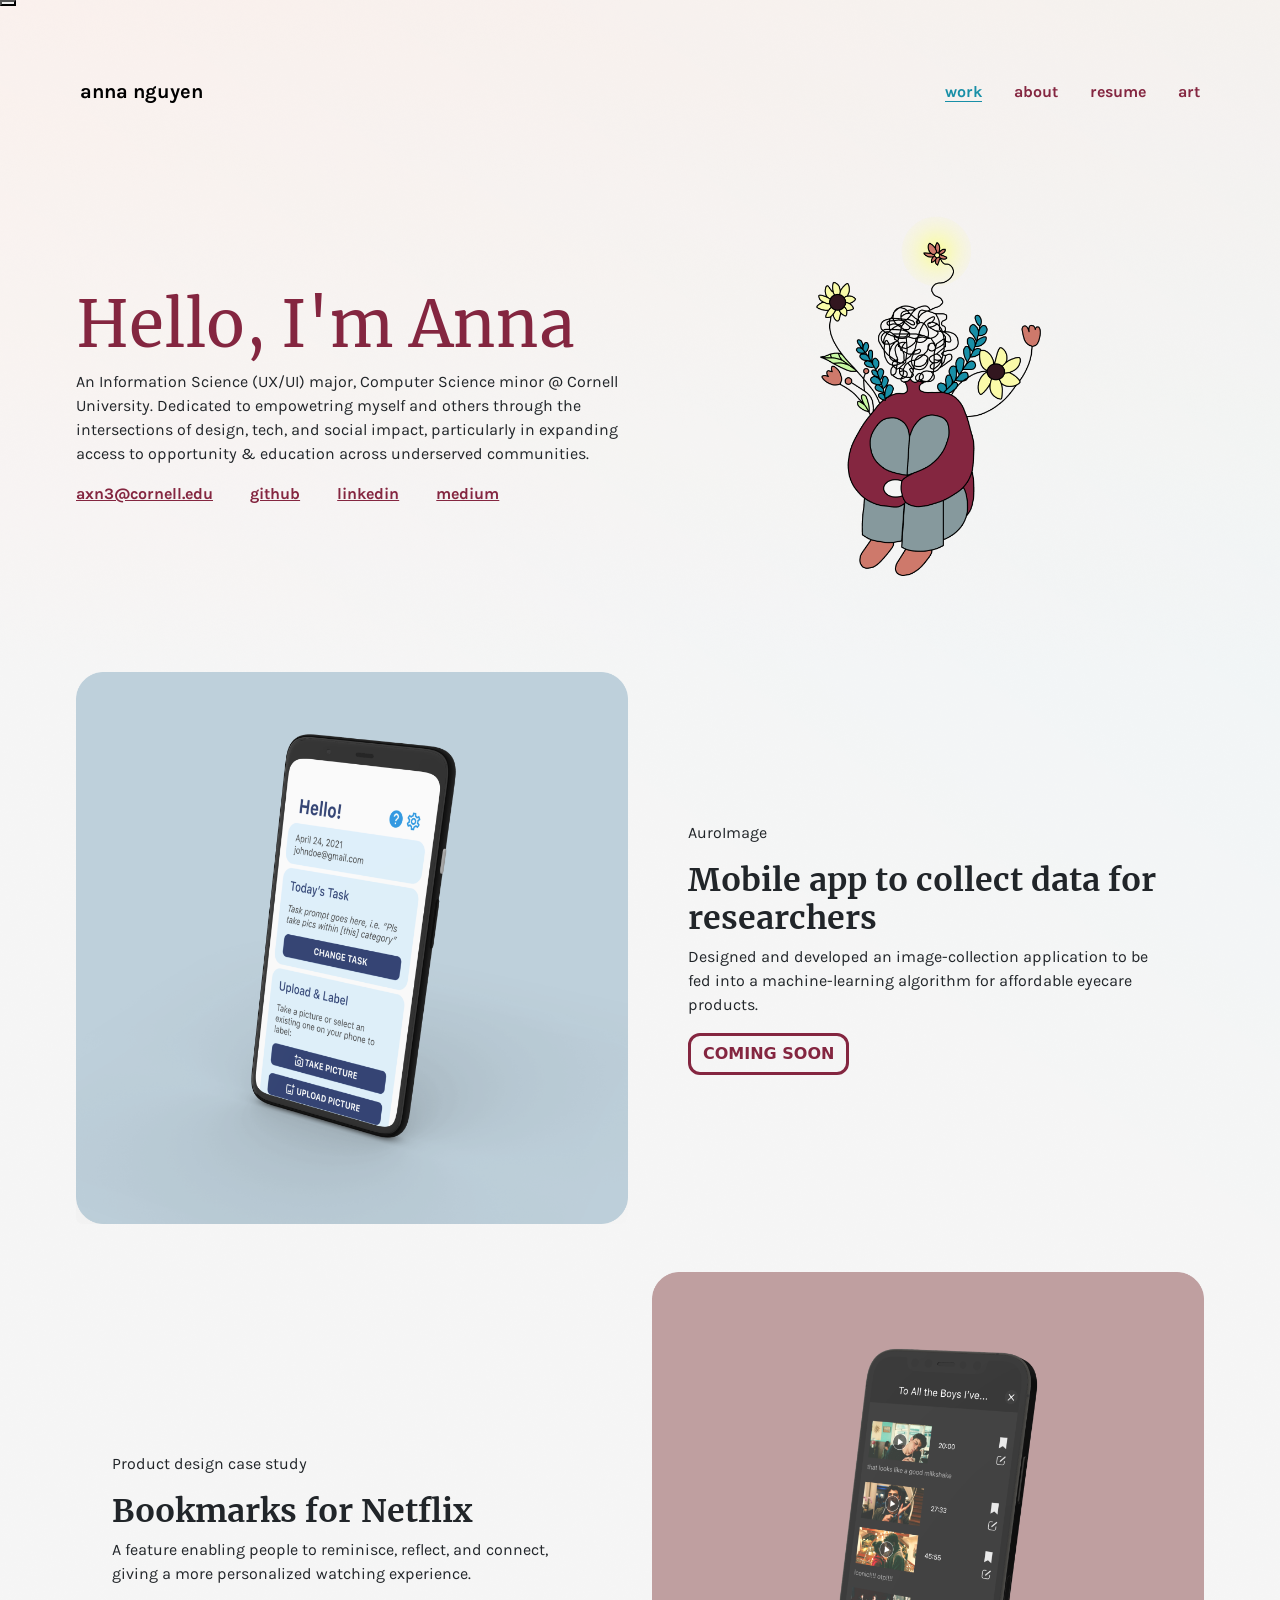
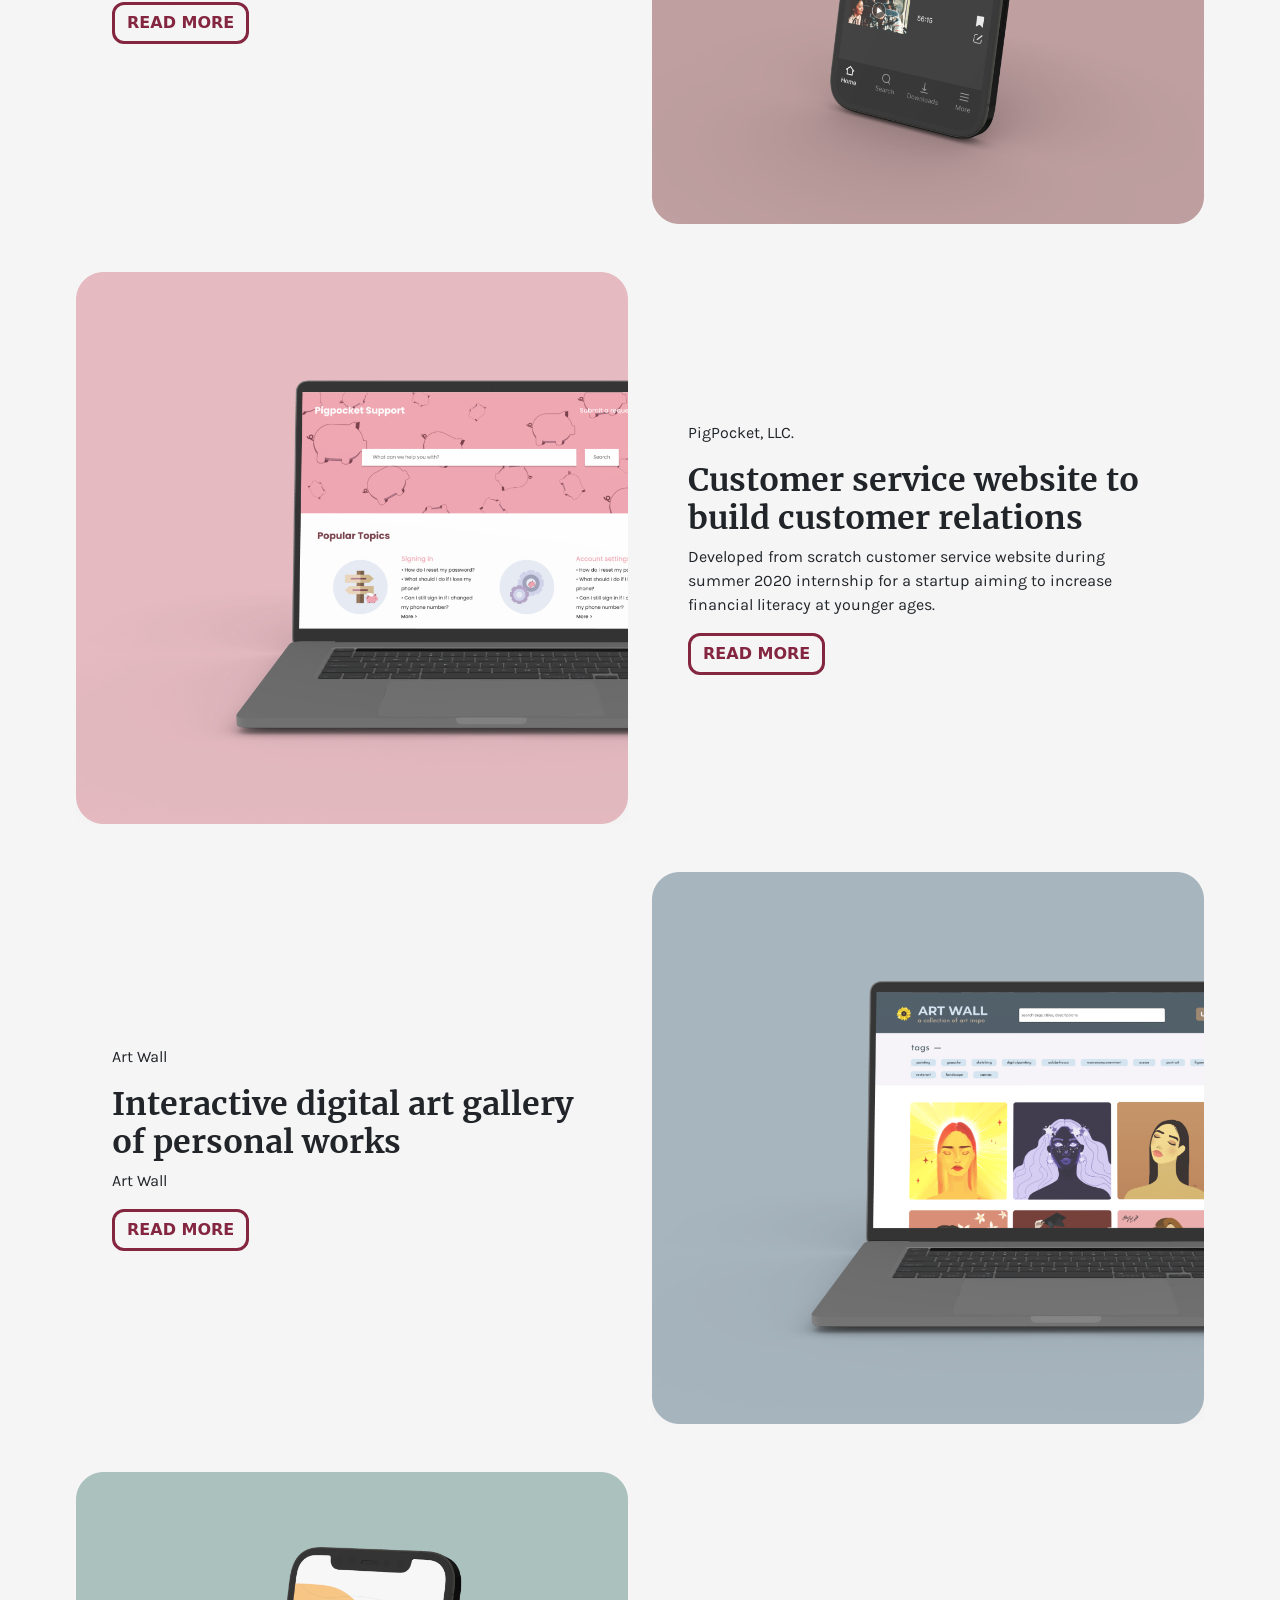
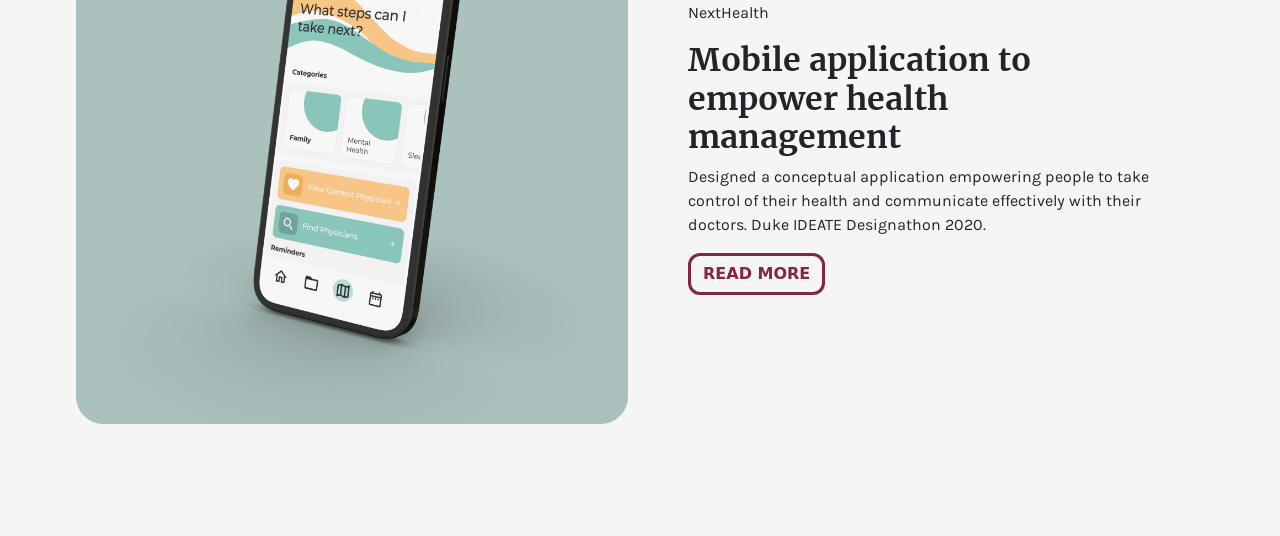
==== index.html @ 95e96aa4 "Added spacing" ====
<!DOCTYPE html>
<html lang="en">
  <head>
    <meta charset="UTF-8" />
    <meta name="viewport" content="width=device-width, initial-scale=1" />
    <title>Anna Nguyen</title>
    <link rel="icon" type="image/png" href="/images/logo.png" />
    <!-- Bootstrap v5.1 -->
    <link href="https://cdn.jsdelivr.net/npm/bootstrap@5.1.3/dist/css/bootstrap.min.css" rel="stylesheet" integrity="sha384-1BmE4kWBq78iYhFldvKuhfTAU6auU8tT94WrHftjDbrCEXSU1oBoqyl2QvZ6jIW3" crossorigin="anonymous">
    <link rel="stylesheet" type="text/css" href="./styles/style.css" media="all" />
  </head>

  <body>
    <div class="m-md-3 p-5">
      <nav class="navbar navbar-expand-md navbar-light">
        <a href="/" class="navbar-brand mx-3">anna nguyen</a>
        <button class="navbar-toggler" type="button" data-bs-toggle="collapse" data-bs-target="#navbarSupportedContent" aria-controls="navbarSupportedContent" aria-expanded="false" aria-label="Toggle navigation">
          <span class="navbar-toggler-icon"></span>
        </button>
        <div class="collapse navbar-collapse justify-content-end" id="navbarSupportedContent">
          <ul class="navbar-nav">
            <li class="nav-item">
              <a href="/" id="current" class="mx-3">work</a>
            </li>
            <li class="nav-item">
              <a href="about" class="mx-3">about</a>
            </li>
            <li class="nav-item">
              <a href="" target="_blank" class="mx-3">
                resume</a>
            </li>
            <li class="nav-item">
              <a href="../art" class="mx-3">art</a>
            </li>
          </ul>
        </div>
      </nav>

      <header>
        <div class="container-fluid">
          <div class="row">
            <div class="col-md-6 my-auto">
              <h1 class="display-3">Hello, I'm Anna</h1>
              <p>An Information Science (UX/UI) major, 
                Computer Science minor @ Cornell University. 
                Dedicated to empowetring myself and others 
                through the intersections of design, tech, and 
                social impact, particularly in expanding access 
                to opportunity & education across underserved 
                communities.</p>
              <div class="socials">
                <a href="mailto:axn3@cornell.edu" id="email" class="me-3">axn3@cornell.edu</a>
                <a href="https://github.com/axnguyen9" class="mx-3">github</a>
                <a href="https://www.linkedin.com/in/axnguyen/" class="mx-3">linkedin</a>
                <a href="https://www.instagram.com/missbanannamilk/" class="mx-3">medium</a>
              </div>
            </div>
            <div class="col-md-6 img-container">
              <button type="button" id="animation-button"></button>
              <img src="./images/illustration.png" id="home-illustration" class="mx-auto img-fluid" alt="" />
            </div> 
          </div>
        </div>
      </header>

      <main>
        <div class="container-fluid">
          <!-- Aurolab -->
          <div class="row mb-5">
            <div class="col-md-6">
              <img src="./images/aurolab.png" class="rounded mx-auto img-fluid" alt="" />
            </div>
            <div class="col-md-6 my-auto px-5">
              <p>AuroImage</p>
              <h2>Mobile app to collect data for researchers</h2>
              <p>Designed and developed an image-collection application to be fed into 
                a machine-learning algorithm for affordable eyecare products.
              </p>
              <button type="button" class="btn btn-outline-primary">COMING SOON</button>
            </div>
          </div>

          <!-- Netflix -->
          <div class="row my-5">
            <div class="col-md-6 order-first order-md-last">
              <img src="./images/netflix_case_study.png" class="rounded mx-auto img-fluid" alt="" />
            </div>
            <div class="col-md-6 my-auto px-5">
              <p>Product design case study</p>
              <h2>Bookmarks for Netflix</h2>
              <p>A feature enabling people to reminisce, reflect,
                and connect, giving a more personalized watching experience.</p>
              <button type="button" class="btn btn-outline-primary">READ MORE</button>
            </div>
          </div>

          <!-- Pigpocket -->
          <div class="row my-5">
            <div class="col-md-6">
              <img src="./images/pigpocket_internship.png" class="rounded mx-auto img-fluid" alt="" />
            </div>
            <div class="col-md-6 my-auto px-5">
              <p>PigPocket, LLC.</p>
              <h2>Customer service website to build customer relations</h2>
              <p>Developed from scratch customer service website during summer 2020 internship 
                for a startup aiming to increase financial literacy at younger ages.
              </p>
              <button type="button" class="btn btn-outline-primary">READ MORE</button>
            </div>
          </div>

          <!-- Art wall website -->
          <div class="row my-5">
            <div class="col-md-6 order-first order-md-last">
              <img src="./images/art_gallery.png" class="rounded mx-auto img-fluid" alt="" />
            </div>
            <div class="col-md-6 my-auto px-5">
              <p>Art Wall</p>
              <h2>Interactive digital art gallery of personal works</h2>
              <p>Art Wall</p>
              <button type="button" class="btn btn-outline-primary">READ MORE</button>
            </div>
          </div>

          <!-- NextHealth -->
          <div class="row my-5">
            <div class="col-md-6">
              <img src="./images/nexthealth_hackathon.png" class="rounded mx-auto img-fluid" alt="" />
            </div>
            <div class="col-md-6 my-auto px-5">
              <p>NextHealth</p>
              <h2>Mobile application to empower health management</h2>
              <p>Designed a conceptual application empowering people to take control 
                of their health and communicate effectively with their doctors. 
                Duke IDEATE Designathon 2020.
              </p>
              <button type="button" class="btn btn-outline-primary">READ MORE</button>
            </div>
          </div>
        </div>
      </main>
    </div>

    <!-- Bootstrap JS -->
    <script src="https://cdn.jsdelivr.net/npm/bootstrap@5.1.3/dist/js/bootstrap.bundle.min.js" integrity="sha384-ka7Sk0Gln4gmtz2MlQnikT1wXgYsOg+OMhuP+IlRH9sENBO0LRn5q+8nbTov4+1p" crossorigin="anonymous"></script>
  </body>
</html>
---- styles/style.css ----
/* karla-regular - latin */
@font-face {
  font-family: 'Karla';
  font-style: normal;
  font-weight: 400;
  src: url('fonts/karla-v13-latin-regular.eot'); /* IE9 Compat Modes */
  src: local('Karla'), local('Karla-Regular'),
       url('../fonts/karla-v13-latin-regular.eot?#iefix') format('embedded-opentype'), /* IE6-IE8 */
       url('../fonts/karla-v13-latin-regular.woff2') format('woff2'), /* Super Modern Browsers */
       url('../fonts/karla-v13-latin-regular.woff') format('woff'), /* Modern Browsers */
       url('../fonts/karla-v13-latin-regular.ttf') format('truetype'), /* Safari, Android, iOS */
       url('../fonts/karla-v13-latin-regular.svg#Karla') format('svg'); /* Legacy iOS */
}
/* karla-regular - latin */
@font-face {
  font-family: 'Karla';
  font-style: normal;
  font-weight: 400;
  src: url('../fonts/karla-v15-latin-regular.eot'); /* IE9 Compat Modes */
  src: local(''),
       url('../fonts/karla-v15-latin-regular.eot?#iefix') format('embedded-opentype'), /* IE6-IE8 */
       url('../fonts/karla-v15-latin-regular.woff2') format('woff2'), /* Super Modern Browsers */
       url('../fonts/karla-v15-latin-regular.woff') format('woff'), /* Modern Browsers */
       url('../fonts/karla-v15-latin-regular.ttf') format('truetype'), /* Safari, Android, iOS */
       url('../fonts/karla-v15-latin-regular.svg#Karla') format('svg'); /* Legacy iOS */
}
/* karla-600 - latin */
@font-face {
  font-family: 'Karla';
  font-style: normal;
  font-weight: 600;
  src: url('../fonts/karla-v15-latin-600.eot'); /* IE9 Compat Modes */
  src: local(''),
       url('../fonts/karla-v15-latin-600.eot?#iefix') format('embedded-opentype'), /* IE6-IE8 */
       url('../fonts/karla-v15-latin-600.woff2') format('woff2'), /* Super Modern Browsers */
       url('../fonts/karla-v15-latin-600.woff') format('woff'), /* Modern Browsers */
       url('../fonts/karla-v15-latin-600.ttf') format('truetype'), /* Safari, Android, iOS */
       url('../fonts/karla-v15-latin-600.svg#Karla') format('svg'); /* Legacy iOS */
}
/* karla-700 - latin */
@font-face {
  font-family: 'Karla';
  font-style: normal;
  font-weight: 700;
  src: url('../fonts/karla-v13-latin-700.eot'); /* IE9 Compat Modes */
  src: local('Karla Bold'), local('Karla-Bold'),
       url('../fonts/karla-v13-latin-700.eot?#iefix') format('embedded-opentype'), /* IE6-IE8 */
       url('../fonts/karla-v13-latin-700.woff2') format('woff2'), /* Super Modern Browsers */
       url('../fonts/karla-v13-latin-700.woff') format('woff'), /* Modern Browsers */
       url('../fonts/karla-v13-latin-700.ttf') format('truetype'), /* Safari, Android, iOS */
       url('../fonts/karla-v13-latin-700.svg#Karla') format('svg'); /* Legacy iOS */
}
/* merriweather-regular - latin */
@font-face {
  font-family: 'Merriweather';
  font-style: normal;
  font-weight: 400;
  src: url('../fonts/merriweather-v25-latin-regular.eot'); /* IE9 Compat Modes */
  src: local(''),
       url('../fonts/merriweather-v25-latin-regular.eot?#iefix') format('embedded-opentype'), /* IE6-IE8 */
       url('../fonts/merriweather-v25-latin-regular.woff2') format('woff2'), /* Super Modern Browsers */
       url('../fonts/merriweather-v25-latin-regular.woff') format('woff'), /* Modern Browsers */
       url('../fonts/merriweather-v25-latin-regular.ttf') format('truetype'), /* Safari, Android, iOS */
       url('../fonts/merriweather-v25-latin-regular.svg#Merriweather') format('svg'); /* Legacy iOS */
}
/* merriweather-700 - latin */
@font-face {
  font-family: 'Merriweather';
  font-style: normal;
  font-weight: 700;
  src: url('../fonts/merriweather-v25-latin-700.eot'); /* IE9 Compat Modes */
  src: local(''),
       url('../fonts/merriweather-v25-latin-700.eot?#iefix') format('embedded-opentype'), /* IE6-IE8 */
       url('../fonts/merriweather-v25-latin-700.woff2') format('woff2'), /* Super Modern Browsers */
       url('../fonts/merriweather-v25-latin-700.woff') format('woff'), /* Modern Browsers */
       url('../fonts/merriweather-v25-latin-700.ttf') format('truetype'), /* Safari, Android, iOS */
       url('../fonts/merriweather-v25-latin-700.svg#Merriweather') format('svg'); /* Legacy iOS */
}


@keyframes float {
  0% {
    transform: translateY(0px);
  }
  50% {
    transform: translateY(20px);
  }
  100% {
    transform: translateY(0px);
  }
}

@-moz-keyframes rotate {
  100% { -moz-transform: rotate(360deg);}
}

@-webkit-keyframes rotate {
  100% { -webkit-transform: rotate(360deg);}
}

@keyframes rotate {
  100% {
    -webkit-transform: rotate(360deg);
    transform: rotate(360deg);
  }
}

html {
  scroll-behavior: smooth;
}

body {
  background-color: #F5F5F5;
  background-image: url("../images/gradient_background.png");
  background-repeat: no-repeat;
}

.img-container {
  overflow: hidden;
}
#home-illustration {
  animation: 6s float ease-in-out infinite;
  /* animation: 90s rotate ease-in-out infinite; */
}

#animation-button {
  position: absolute;
  left: 0;
  top: 0;
}

.btn {
  border: 3px solid #842640 !important;
  border-radius: .75rem;
  font-weight: bold;
  transition: .5s;
}

.btn:hover {
  border: 3px solid #188FA7 !important;
  background-color: #188FA7;
  color: #F5F5F5 !important;
}

.btn-outline-primary {
  color: #842640 !important;
}

.display-3 {
  font-family: 'Merriweather';
  color: #842640;
}

h2 {
  font-family: 'Merriweather';
  font-weight: bold;
}

p {
  font-family: 'Karla';
}

a {
  font-family: 'Karla';
  font-weight: bold;
  text-decoration: none;
  color: #842640;
}

a:hover {
  color: #188FA7;
}

.socials a {
  text-decoration: underline;
}

#current {
  color: #188FA7;
  border-bottom: 1px solid #188FA7;
}
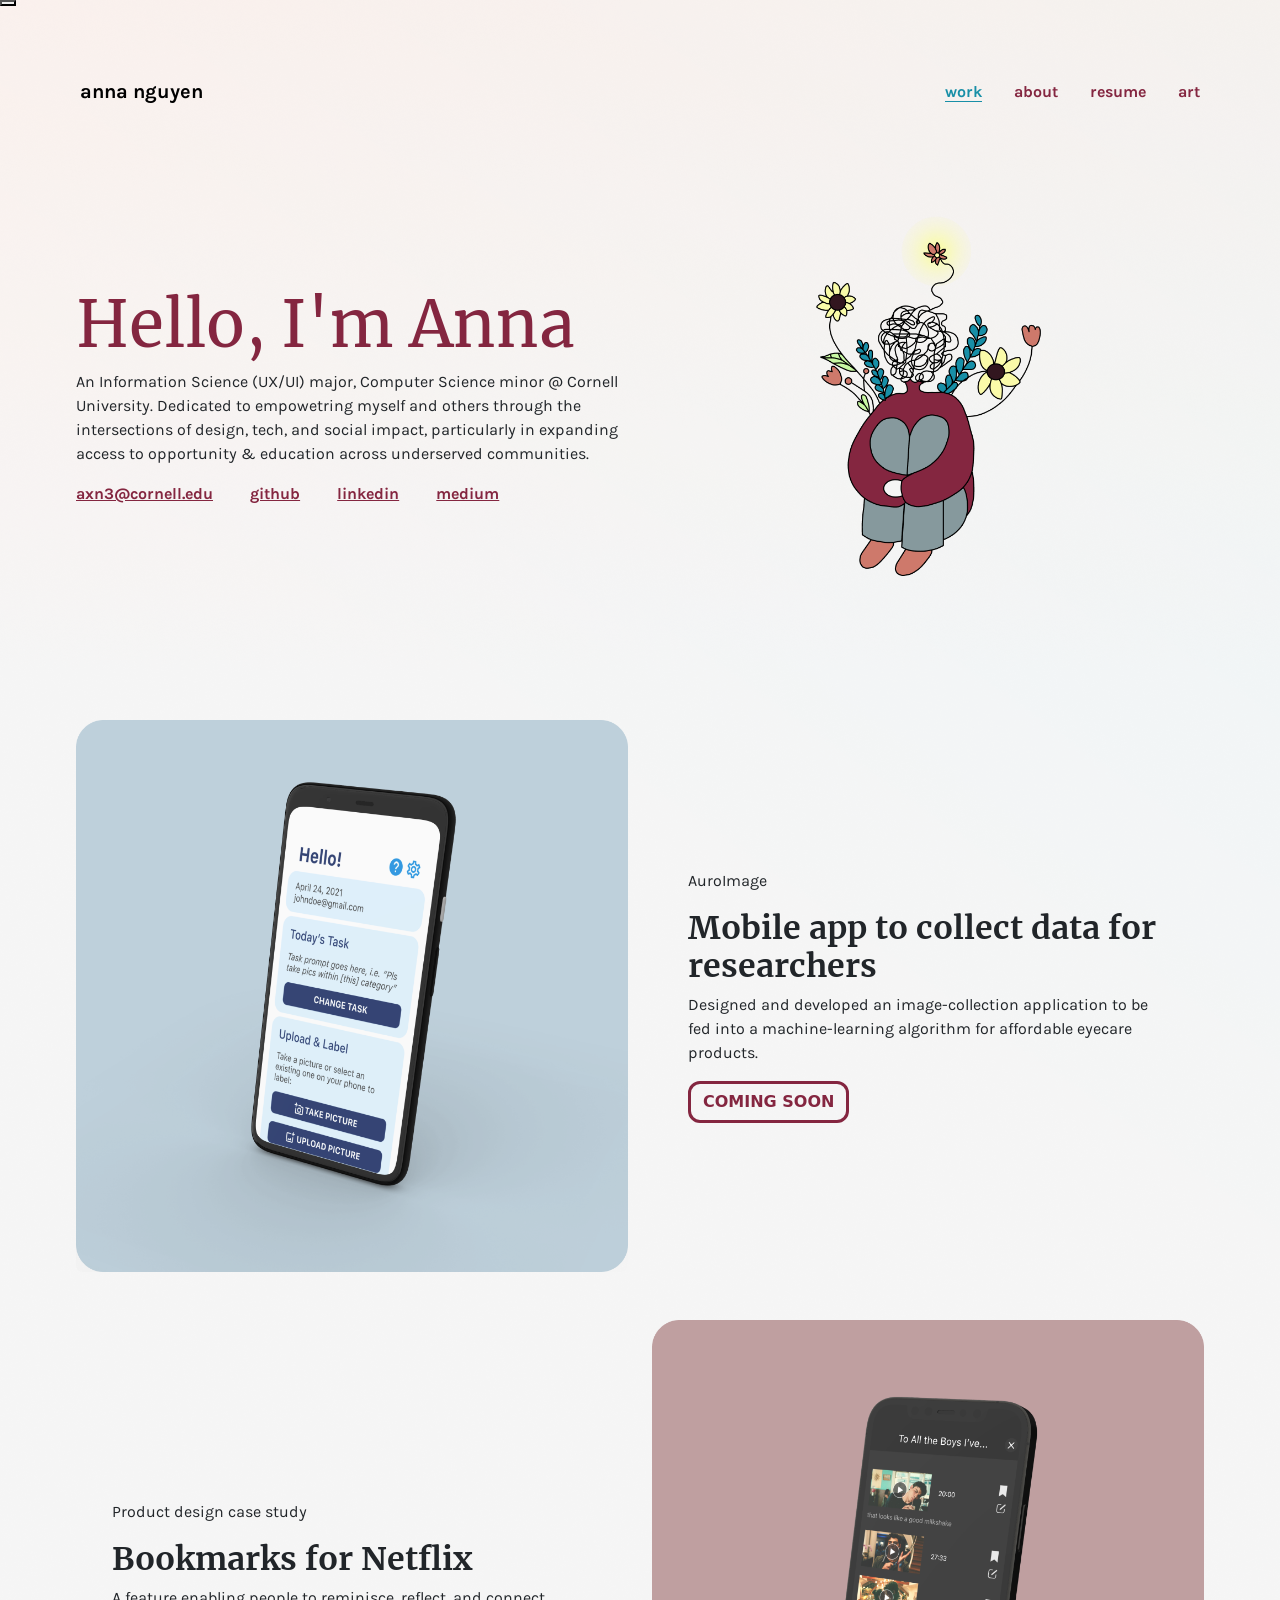
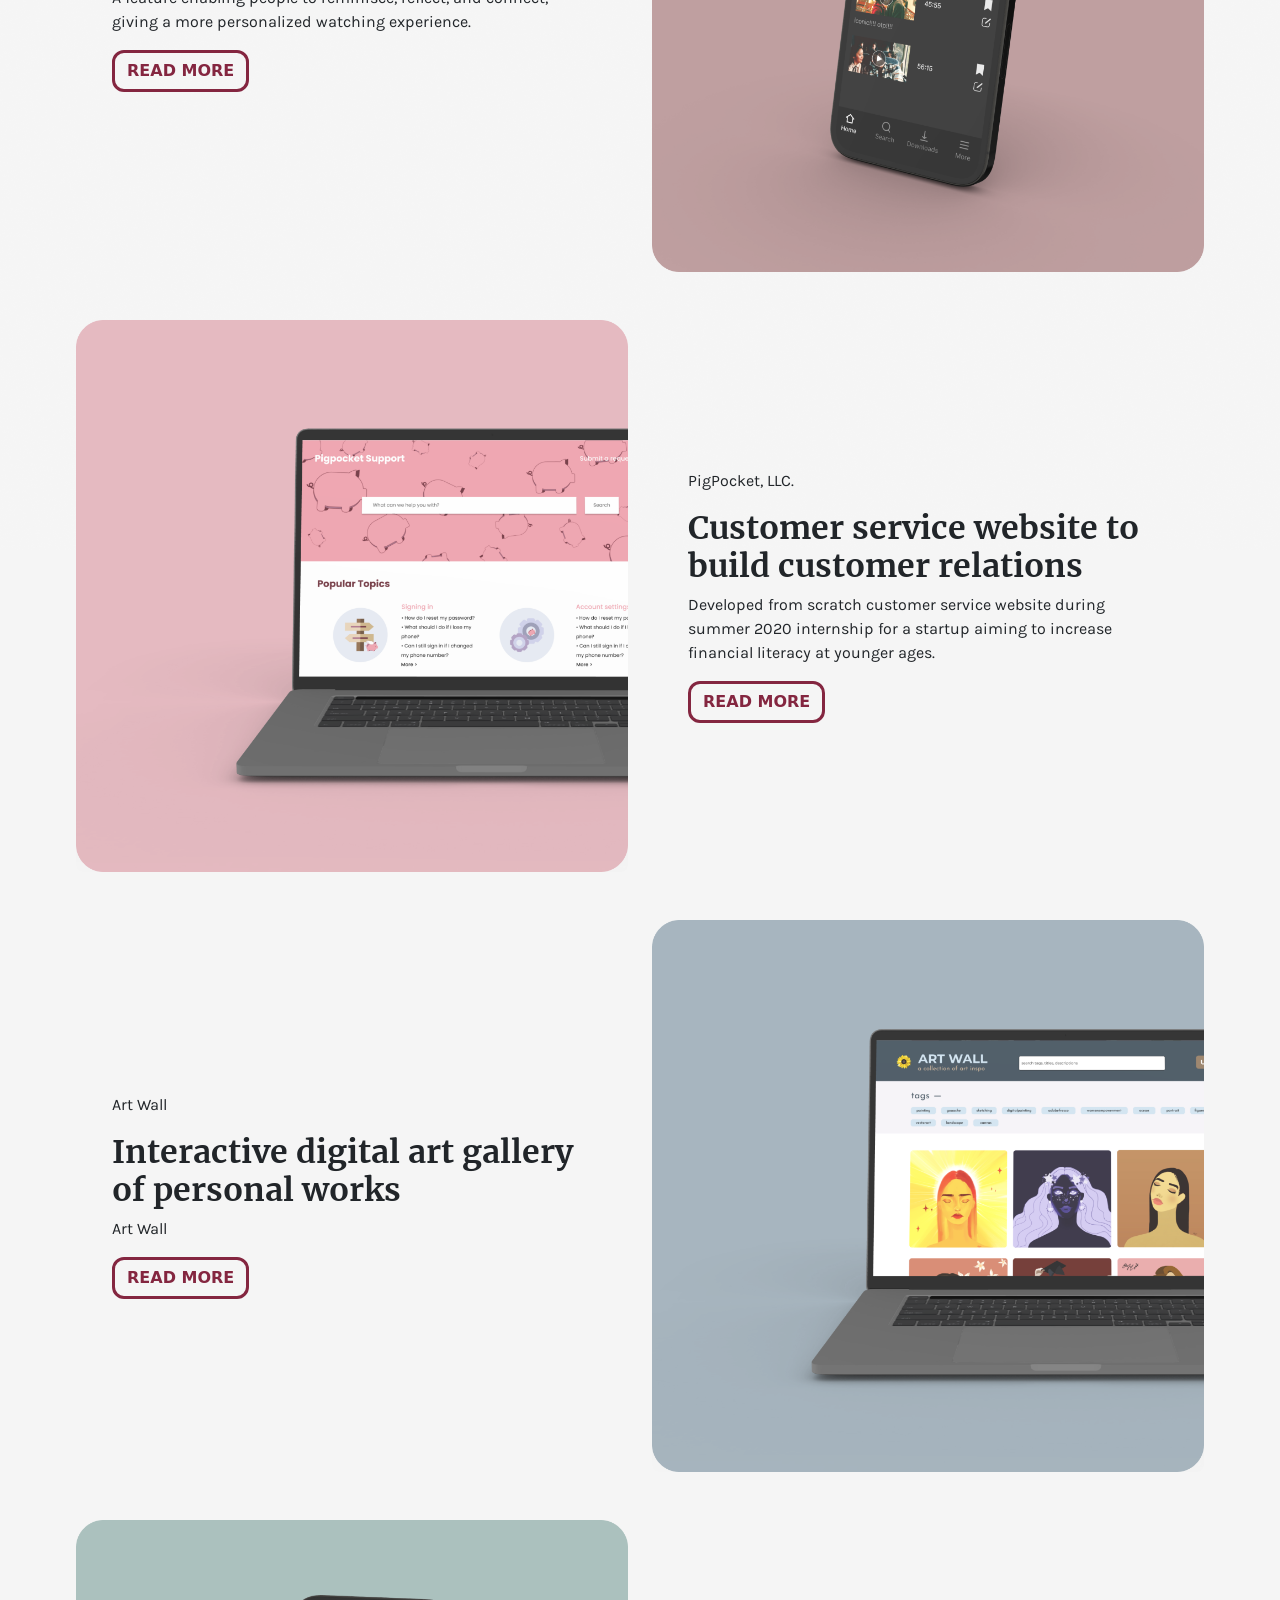
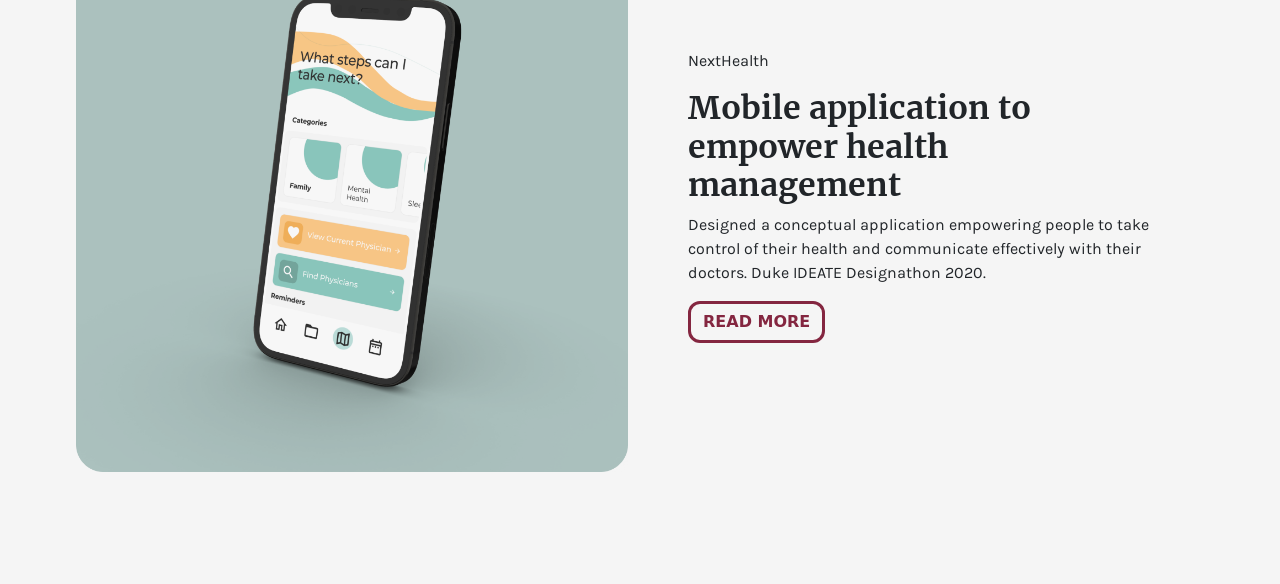
==== commit 86e3d79f: "fixed mobile spacing" ====
--- a/index.html
+++ b/index.html
@@ -66,11 +66,11 @@
       <main>
         <div class="container-fluid">
           <!-- Aurolab -->
-          <div class="row mb-5">
+          <div class="row my-5">
             <div class="col-md-6">
               <img src="./images/aurolab.png" class="rounded mx-auto img-fluid" alt="" />
             </div>
-            <div class="col-md-6 my-auto px-5">
+            <div class="col-md-6 my-auto px-md-5">
               <p>AuroImage</p>
               <h2>Mobile app to collect data for researchers</h2>
               <p>Designed and developed an image-collection application to be fed into 
@@ -85,7 +85,7 @@
             <div class="col-md-6 order-first order-md-last">
               <img src="./images/netflix_case_study.png" class="rounded mx-auto img-fluid" alt="" />
             </div>
-            <div class="col-md-6 my-auto px-5">
+            <div class="col-md-6 my-auto px-md-5">
               <p>Product design case study</p>
               <h2>Bookmarks for Netflix</h2>
               <p>A feature enabling people to reminisce, reflect,
@@ -99,7 +99,7 @@
             <div class="col-md-6">
               <img src="./images/pigpocket_internship.png" class="rounded mx-auto img-fluid" alt="" />
             </div>
-            <div class="col-md-6 my-auto px-5">
+            <div class="col-md-6 my-auto px-md-5">
               <p>PigPocket, LLC.</p>
               <h2>Customer service website to build customer relations</h2>
               <p>Developed from scratch customer service website during summer 2020 internship 
@@ -114,7 +114,7 @@
             <div class="col-md-6 order-first order-md-last">
               <img src="./images/art_gallery.png" class="rounded mx-auto img-fluid" alt="" />
             </div>
-            <div class="col-md-6 my-auto px-5">
+            <div class="col-md-6 my-auto px-md-5">
               <p>Art Wall</p>
               <h2>Interactive digital art gallery of personal works</h2>
               <p>Art Wall</p>
@@ -127,7 +127,7 @@
             <div class="col-md-6">
               <img src="./images/nexthealth_hackathon.png" class="rounded mx-auto img-fluid" alt="" />
             </div>
-            <div class="col-md-6 my-auto px-5">
+            <div class="col-md-6 my-auto px-md-5">
               <p>NextHealth</p>
               <h2>Mobile application to empower health management</h2>
               <p>Designed a conceptual application empowering people to take control 
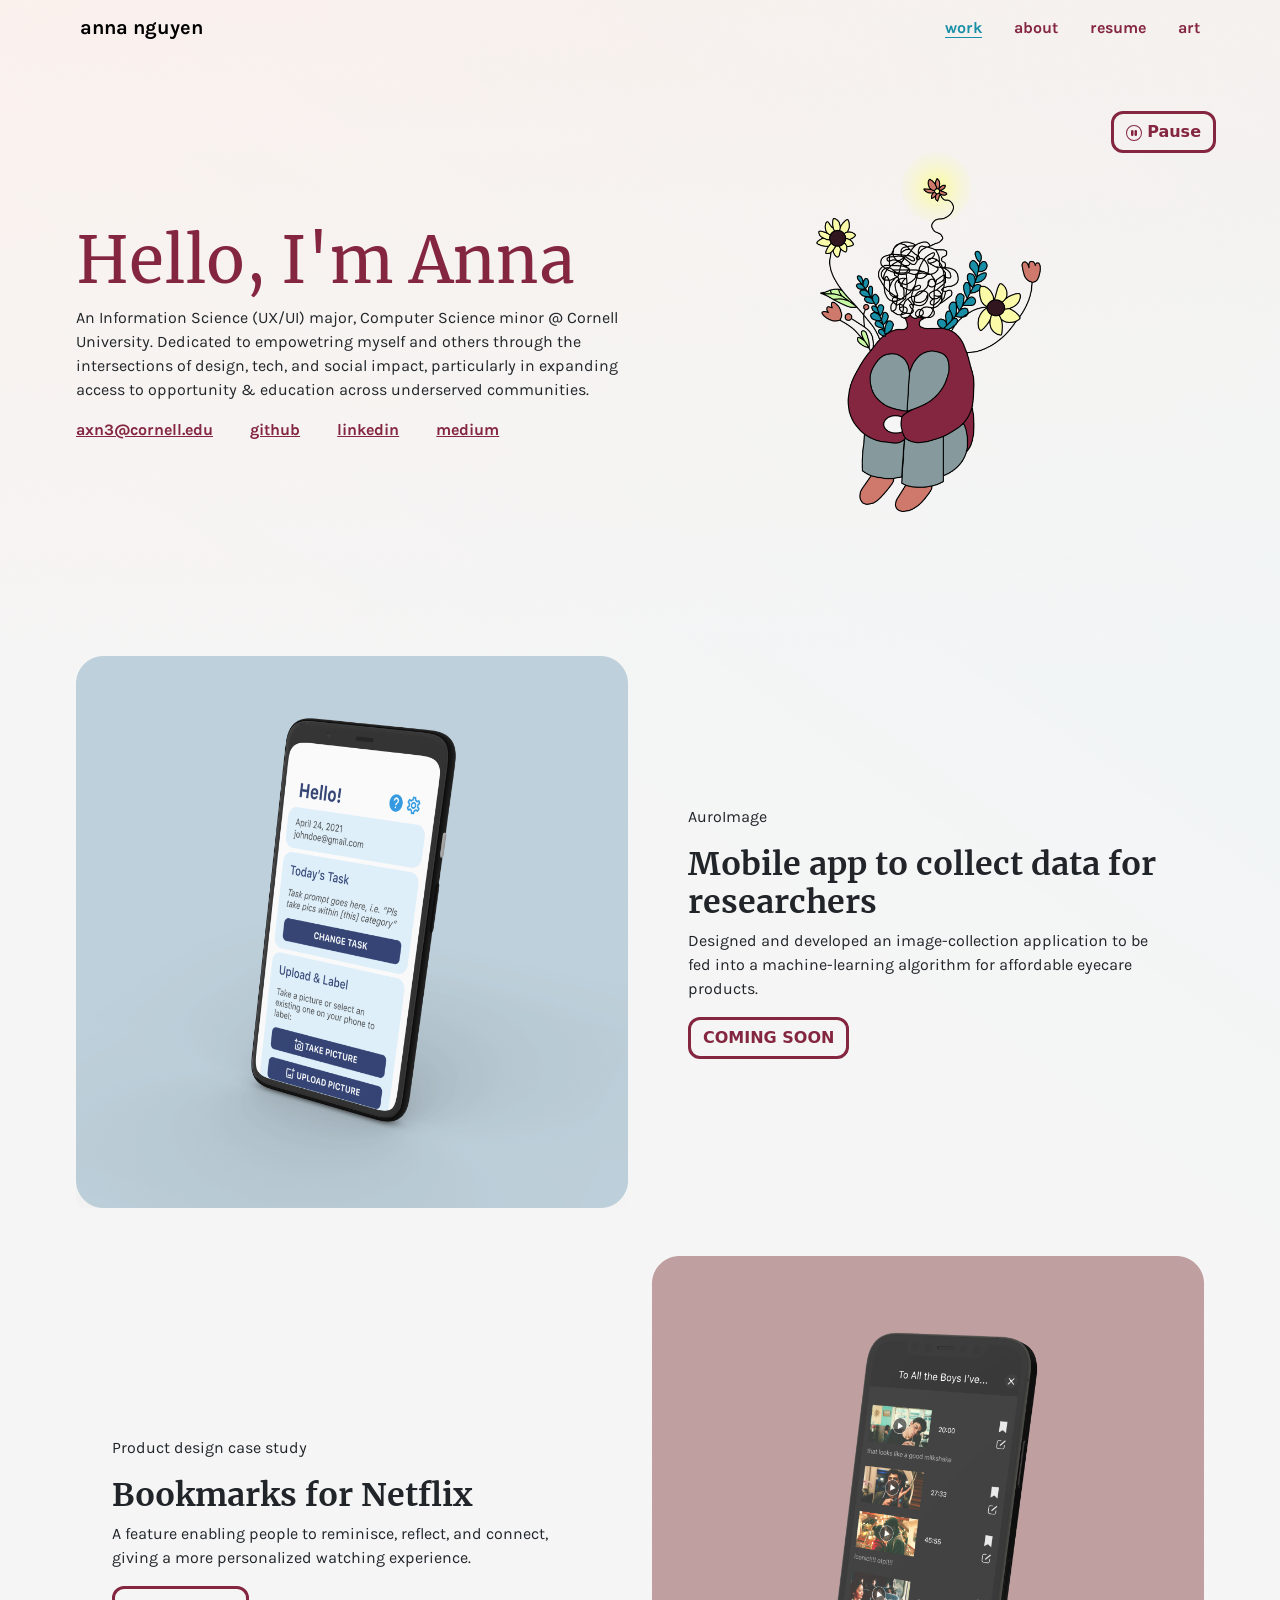
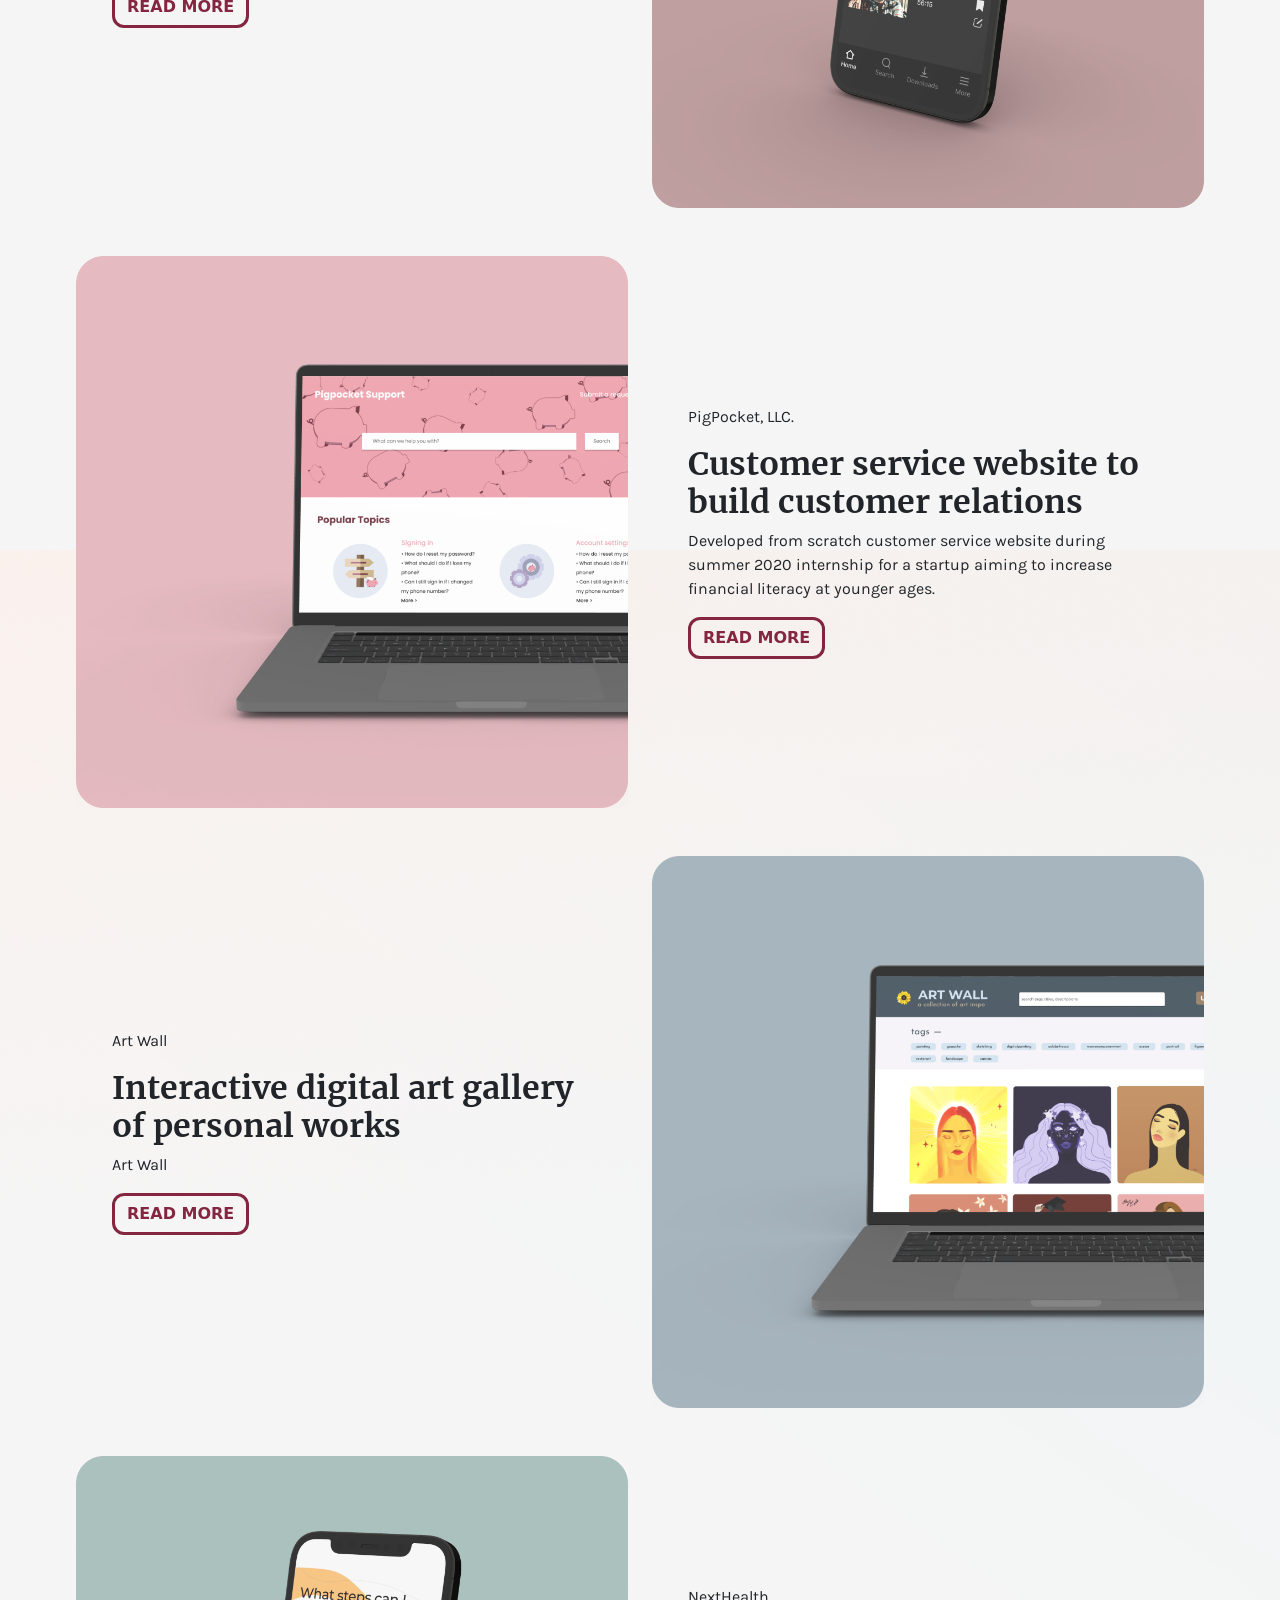
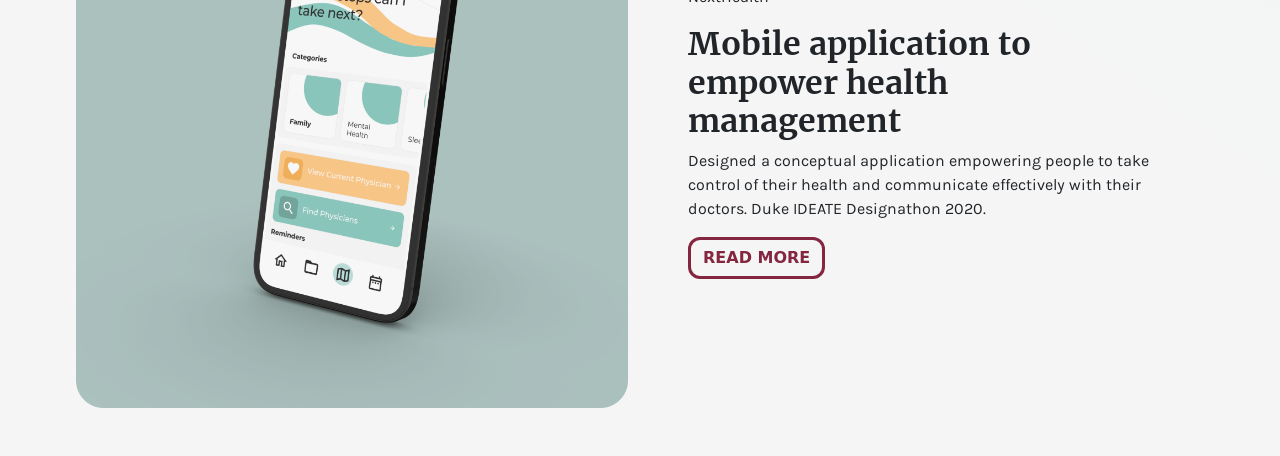
==== commit 0950915a: "Responsive design and clean up animation" ====
--- a/index.html
+++ b/index.html
@@ -1,147 +1,190 @@
 <!DOCTYPE html>
 <html lang="en">
-  <head>
-    <meta charset="UTF-8" />
-    <meta name="viewport" content="width=device-width, initial-scale=1" />
-    <title>Anna Nguyen</title>
-    <link rel="icon" type="image/png" href="/images/logo.png" />
-    <!-- Bootstrap v5.1 -->
-    <link href="https://cdn.jsdelivr.net/npm/bootstrap@5.1.3/dist/css/bootstrap.min.css" rel="stylesheet" integrity="sha384-1BmE4kWBq78iYhFldvKuhfTAU6auU8tT94WrHftjDbrCEXSU1oBoqyl2QvZ6jIW3" crossorigin="anonymous">
-    <link rel="stylesheet" type="text/css" href="./styles/style.css" media="all" />
-  </head>
 
-  <body>
-    <div class="m-md-3 p-5">
-      <nav class="navbar navbar-expand-md navbar-light">
-        <a href="/" class="navbar-brand mx-3">anna nguyen</a>
-        <button class="navbar-toggler" type="button" data-bs-toggle="collapse" data-bs-target="#navbarSupportedContent" aria-controls="navbarSupportedContent" aria-expanded="false" aria-label="Toggle navigation">
-          <span class="navbar-toggler-icon"></span>
-        </button>
-        <div class="collapse navbar-collapse justify-content-end" id="navbarSupportedContent">
-          <ul class="navbar-nav">
-            <li class="nav-item">
-              <a href="/" id="current" class="mx-3">work</a>
-            </li>
-            <li class="nav-item">
-              <a href="about" class="mx-3">about</a>
-            </li>
-            <li class="nav-item">
-              <a href="" target="_blank" class="mx-3">
-                resume</a>
-            </li>
-            <li class="nav-item">
-              <a href="../art" class="mx-3">art</a>
-            </li>
-          </ul>
-        </div>
-      </nav>
+<head>
+  <meta charset="UTF-8" />
+  <meta name="viewport" content="width=device-width, initial-scale=1" />
+  <title>Anna Nguyen</title>
+  <link rel="icon" type="image/png" href="/images/logo.png" />
+  <!-- Bootstrap v5.1 -->
+  <link href="https://cdn.jsdelivr.net/npm/bootstrap@5.1.3/dist/css/bootstrap.min.css" rel="stylesheet"
+    integrity="sha384-1BmE4kWBq78iYhFldvKuhfTAU6auU8tT94WrHftjDbrCEXSU1oBoqyl2QvZ6jIW3" crossorigin="anonymous">
+  <link rel="stylesheet" type="text/css" href="./styles/style.css" media="all" />
+</head>
 
-      <header>
-        <div class="container-fluid">
-          <div class="row">
-            <div class="col-md-6 my-auto">
-              <h1 class="display-3">Hello, I'm Anna</h1>
-              <p>An Information Science (UX/UI) major, 
-                Computer Science minor @ Cornell University. 
-                Dedicated to empowetring myself and others 
-                through the intersections of design, tech, and 
-                social impact, particularly in expanding access 
-                to opportunity & education across underserved 
-                communities.</p>
-              <div class="socials">
-                <a href="mailto:axn3@cornell.edu" id="email" class="me-3">axn3@cornell.edu</a>
-                <a href="https://github.com/axnguyen9" class="mx-3">github</a>
-                <a href="https://www.linkedin.com/in/axnguyen/" class="mx-3">linkedin</a>
-                <a href="https://www.instagram.com/missbanannamilk/" class="mx-3">medium</a>
+<body>
+  <div class="mx-3 px-md-5">
+    <nav class="navbar navbar-expand-md navbar-light">
+      <a href="/" class="navbar-brand mx-3">anna nguyen</a>
+      <button class="navbar-toggler" type="button" data-bs-toggle="collapse" data-bs-target="#navbarSupportedContent"
+        aria-controls="navbarSupportedContent" aria-expanded="false" aria-label="Toggle navigation">
+        <span class="navbar-toggler-icon"></span>
+      </button>
+      <div class="collapse navbar-collapse justify-content-end" id="navbarSupportedContent">
+        <ul class="navbar-nav">
+          <li class="nav-item">
+            <a href="/" id="current" class="mx-3">work</a>
+          </li>
+          <li class="nav-item">
+            <a href="about" class="mx-3">about</a>
+          </li>
+          <li class="nav-item">
+            <a href="https://drive.google.com/file/d/1uvhzP2XMfkAZGHMa24RvMSF8-GbeU-fz/view?usp=sharing" target="_blank"
+              class="mx-3">
+              resume</a>
+          </li>
+          <li class="nav-item">
+            <a href="../art" class="mx-3">art</a>
+          </li>
+        </ul>
+      </div>
+    </nav>
+
+    <header>
+      <div class="container-fluid">
+        <div class="row">
+          <div class="col-md-6 my-auto">
+            <h1 class="display-3">Hello, I'm Anna</h1>
+            <p>An Information Science (UX/UI) major,
+              Computer Science minor @ Cornell University.
+              Dedicated to empowetring myself and others
+              through the intersections of design, tech, and
+              social impact, particularly in expanding access
+              to opportunity & education across underserved
+              communities.</p>
+            <div class="socials">
+              <a href="mailto:axn3@cornell.edu" id="email" class="me-3">axn3@cornell.edu</a>
+              <a href="https://github.com/axnguyen9" class="mx-3">github</a>
+              <a href="https://www.linkedin.com/in/axnguyen/" class="mx-3">linkedin</a>
+              <a href="https://www.instagram.com/missbanannamilk/" class="mx-3">medium</a>
+            </div>
+          </div>
+          <div class="col-md-6 img-container">
+            <button type="button" class="btn btn-outline-primary" id="animation-button">
+              <div id="pause">
+                <svg xmlns="http://www.w3.org/2000/svg" width="16" height="16" fill="currentColor"
+                  class="bi bi-pause-circle" viewBox="0 0 16 16">
+                  <path d="M8 15A7 7 0 1 1 8 1a7 7 0 0 1 0 14zm0 1A8 8 0 1 0 8 0a8 8 0 0 0 0 16z" />
+                  <path
+                    d="M5 6.25a1.25 1.25 0 1 1 2.5 0v3.5a1.25 1.25 0 1 1-2.5 0v-3.5zm3.5 0a1.25 1.25 0 1 1 2.5 0v3.5a1.25 1.25 0 1 1-2.5 0v-3.5z" />
+                </svg>
+                Pause
               </div>
-            </div>
-            <div class="col-md-6 img-container">
-              <button type="button" id="animation-button"></button>
-              <img src="./images/illustration.png" id="home-illustration" class="mx-auto img-fluid" alt="" />
-            </div> 
+              <div id="play" class="hide">
+                <svg xmlns="http://www.w3.org/2000/svg" width="16" height="16" fill="currentColor"
+                  class="bi bi-play-circle" viewBox="0 0 16 16">
+                  <path d="M8 15A7 7 0 1 1 8 1a7 7 0 0 1 0 14zm0 1A8 8 0 1 0 8 0a8 8 0 0 0 0 16z" />
+                  <path
+                    d="M6.271 5.055a.5.5 0 0 1 .52.038l3.5 2.5a.5.5 0 0 1 0 .814l-3.5 2.5A.5.5 0 0 1 6 10.5v-5a.5.5 0 0 1 .271-.445z" />
+                </svg>
+                Play
+              </div>
+            </button>
+            <img src="./images/illustration.png" id="home-illustration" class="mx-auto img-fluid" alt="" />
           </div>
         </div>
-      </header>
+      </div>
+    </header>
 
-      <main>
-        <div class="container-fluid">
-          <!-- Aurolab -->
-          <div class="row my-5">
-            <div class="col-md-6">
-              <img src="./images/aurolab.png" class="rounded mx-auto img-fluid" alt="" />
-            </div>
-            <div class="col-md-6 my-auto px-md-5">
-              <p>AuroImage</p>
-              <h2>Mobile app to collect data for researchers</h2>
-              <p>Designed and developed an image-collection application to be fed into 
-                a machine-learning algorithm for affordable eyecare products.
-              </p>
-              <button type="button" class="btn btn-outline-primary">COMING SOON</button>
-            </div>
+    <main>
+      <div class="container-fluid">
+        <!-- Aurolab -->
+        <div class="row my-5">
+          <div class="col-md-6">
+            <img src="./images/aurolab.png" class="rounded mx-auto img-fluid" alt="" />
           </div>
-
-          <!-- Netflix -->
-          <div class="row my-5">
-            <div class="col-md-6 order-first order-md-last">
-              <img src="./images/netflix_case_study.png" class="rounded mx-auto img-fluid" alt="" />
-            </div>
-            <div class="col-md-6 my-auto px-md-5">
-              <p>Product design case study</p>
-              <h2>Bookmarks for Netflix</h2>
-              <p>A feature enabling people to reminisce, reflect,
-                and connect, giving a more personalized watching experience.</p>
-              <button type="button" class="btn btn-outline-primary">READ MORE</button>
-            </div>
-          </div>
-
-          <!-- Pigpocket -->
-          <div class="row my-5">
-            <div class="col-md-6">
-              <img src="./images/pigpocket_internship.png" class="rounded mx-auto img-fluid" alt="" />
-            </div>
-            <div class="col-md-6 my-auto px-md-5">
-              <p>PigPocket, LLC.</p>
-              <h2>Customer service website to build customer relations</h2>
-              <p>Developed from scratch customer service website during summer 2020 internship 
-                for a startup aiming to increase financial literacy at younger ages.
-              </p>
-              <button type="button" class="btn btn-outline-primary">READ MORE</button>
-            </div>
-          </div>
-
-          <!-- Art wall website -->
-          <div class="row my-5">
-            <div class="col-md-6 order-first order-md-last">
-              <img src="./images/art_gallery.png" class="rounded mx-auto img-fluid" alt="" />
-            </div>
-            <div class="col-md-6 my-auto px-md-5">
-              <p>Art Wall</p>
-              <h2>Interactive digital art gallery of personal works</h2>
-              <p>Art Wall</p>
-              <button type="button" class="btn btn-outline-primary">READ MORE</button>
-            </div>
-          </div>
-
-          <!-- NextHealth -->
-          <div class="row my-5">
-            <div class="col-md-6">
-              <img src="./images/nexthealth_hackathon.png" class="rounded mx-auto img-fluid" alt="" />
-            </div>
-            <div class="col-md-6 my-auto px-md-5">
-              <p>NextHealth</p>
-              <h2>Mobile application to empower health management</h2>
-              <p>Designed a conceptual application empowering people to take control 
-                of their health and communicate effectively with their doctors. 
-                Duke IDEATE Designathon 2020.
-              </p>
-              <button type="button" class="btn btn-outline-primary">READ MORE</button>
-            </div>
+          <div class="col-md-6 my-auto px-md-5">
+            <p>AuroImage</p>
+            <h2>Mobile app to collect data for researchers</h2>
+            <p>Designed and developed an image-collection application to be fed into
+              a machine-learning algorithm for affordable eyecare products.
+            </p>
+            <button type="button" class="btn btn-outline-primary">COMING SOON</button>
           </div>
         </div>
-      </main>
-    </div>
 
-    <!-- Bootstrap JS -->
-    <script src="https://cdn.jsdelivr.net/npm/bootstrap@5.1.3/dist/js/bootstrap.bundle.min.js" integrity="sha384-ka7Sk0Gln4gmtz2MlQnikT1wXgYsOg+OMhuP+IlRH9sENBO0LRn5q+8nbTov4+1p" crossorigin="anonymous"></script>
-  </body>
+        <!-- Netflix -->
+        <div class="row my-5">
+          <div class="col-md-6 order-first order-md-last">
+            <img src="./images/netflix_case_study.png" class="rounded mx-auto img-fluid" alt="" />
+          </div>
+          <div class="col-md-6 my-auto px-md-5">
+            <p>Product design case study</p>
+            <h2>Bookmarks for Netflix</h2>
+            <p>A feature enabling people to reminisce, reflect,
+              and connect, giving a more personalized watching experience.</p>
+            <button type="button" class="btn btn-outline-primary">READ MORE</button>
+          </div>
+        </div>
+
+        <!-- Pigpocket -->
+        <div class="row my-5">
+          <div class="col-md-6">
+            <img src="./images/pigpocket_internship.png" class="rounded mx-auto img-fluid" alt="" />
+          </div>
+          <div class="col-md-6 my-auto px-md-5">
+            <p>PigPocket, LLC.</p>
+            <h2>Customer service website to build customer relations</h2>
+            <p>Developed from scratch customer service website during summer 2020 internship
+              for a startup aiming to increase financial literacy at younger ages.
+            </p>
+            <button type="button" class="btn btn-outline-primary">READ MORE</button>
+          </div>
+        </div>
+
+        <!-- Art wall website -->
+        <div class="row my-5">
+          <div class="col-md-6 order-first order-md-last">
+            <img src="./images/art_gallery.png" class="rounded mx-auto img-fluid" alt="" />
+          </div>
+          <div class="col-md-6 my-auto px-md-5">
+            <p>Art Wall</p>
+            <h2>Interactive digital art gallery of personal works</h2>
+            <p>Art Wall</p>
+            <button type="button" class="btn btn-outline-primary">READ MORE</button>
+          </div>
+        </div>
+
+        <!-- NextHealth -->
+        <div class="row my-5">
+          <div class="col-md-6">
+            <img src="./images/nexthealth_hackathon.png" class="rounded mx-auto img-fluid" alt="" />
+          </div>
+          <div class="col-md-6 my-auto px-md-5">
+            <p>NextHealth</p>
+            <h2>Mobile application to empower health management</h2>
+            <p>Designed a conceptual application empowering people to take control
+              of their health and communicate effectively with their doctors.
+              Duke IDEATE Designathon 2020.
+            </p>
+            <button type="button" class="btn btn-outline-primary">READ MORE</button>
+          </div>
+        </div>
+      </div>
+    </main>
+  </div>
+
+  <!-- Bootstrap JS -->
+  <script src="https://cdn.jsdelivr.net/npm/bootstrap@5.1.3/dist/js/bootstrap.bundle.min.js"
+    integrity="sha384-ka7Sk0Gln4gmtz2MlQnikT1wXgYsOg+OMhuP+IlRH9sENBO0LRn5q+8nbTov4+1p"
+    crossorigin="anonymous"></script>
+  <!-- Animation pause & play -->
+  <script>
+    const jstoggle = document.getElementById('animation-button');
+    jstoggle.addEventListener('click', () => {
+      const animation = document.getElementById('home-illustration');
+      const running = animation.style.animationPlayState || 'running';
+      if (running === 'running') {
+        animation.style.animationPlayState = 'paused';
+        document.getElementById('pause').classList.add("hide");
+        document.getElementById('play').classList.remove("hide");
+      } else {
+        animation.style.animationPlayState = 'running';
+        document.getElementById('pause').classList.remove("hide");
+        document.getElementById('play').classList.add("hide");
+      }
+    });
+  </script>
+</body>
+
 </html>
--- a/styles/style.css
+++ b/styles/style.css
@@ -90,19 +90,35 @@
   }
 }
 
-@-moz-keyframes rotate {
-  100% { -moz-transform: rotate(360deg);}
-}
-
-@-webkit-keyframes rotate {
-  100% { -webkit-transform: rotate(360deg);}
-}
-
-@keyframes rotate {
+@-moz-keyframes float {
+  0% {
+    transform: translateY(0px);
+  }
+  50% {
+    transform: translateY(20px);
+  }
   100% {
-    -webkit-transform: rotate(360deg);
-    transform: rotate(360deg);
-  }
+    transform: translateY(0px);
+  }
+}
+
+@-webkit-keyframes float {
+  0% {
+    transform: translateY(0px);
+  }
+  50% {
+    transform: translateY(20px);
+  }
+  100% {
+    transform: translateY(0px);
+  }
+}
+
+.paused{
+  -webkit-animation-play-state:paused !important;
+  -moz-animation-play-state:paused !important;
+  -o-animation-play-state:paused !important; 
+  animation-play-state:paused !important;
 }
 
 html {
@@ -112,21 +128,33 @@
 body {
   background-color: #F5F5F5;
   background-image: url("../images/gradient_background.png");
-  background-repeat: no-repeat;
 }
 
 .img-container {
   overflow: hidden;
+  position: relative;
 }
 #home-illustration {
   animation: 6s float ease-in-out infinite;
   /* animation: 90s rotate ease-in-out infinite; */
 }
 
+/* Animation pause + play button styling */
 #animation-button {
   position: absolute;
-  left: 0;
-  top: 0;
+  top: 10%;
+  right: 0;
+  border: none;
+  z-index: 1;
+}
+.hide {
+ display: none;
+}
+.show {
+  display: inline;
+}
+.controls {
+  width: 100%;
 }
 
 .btn {
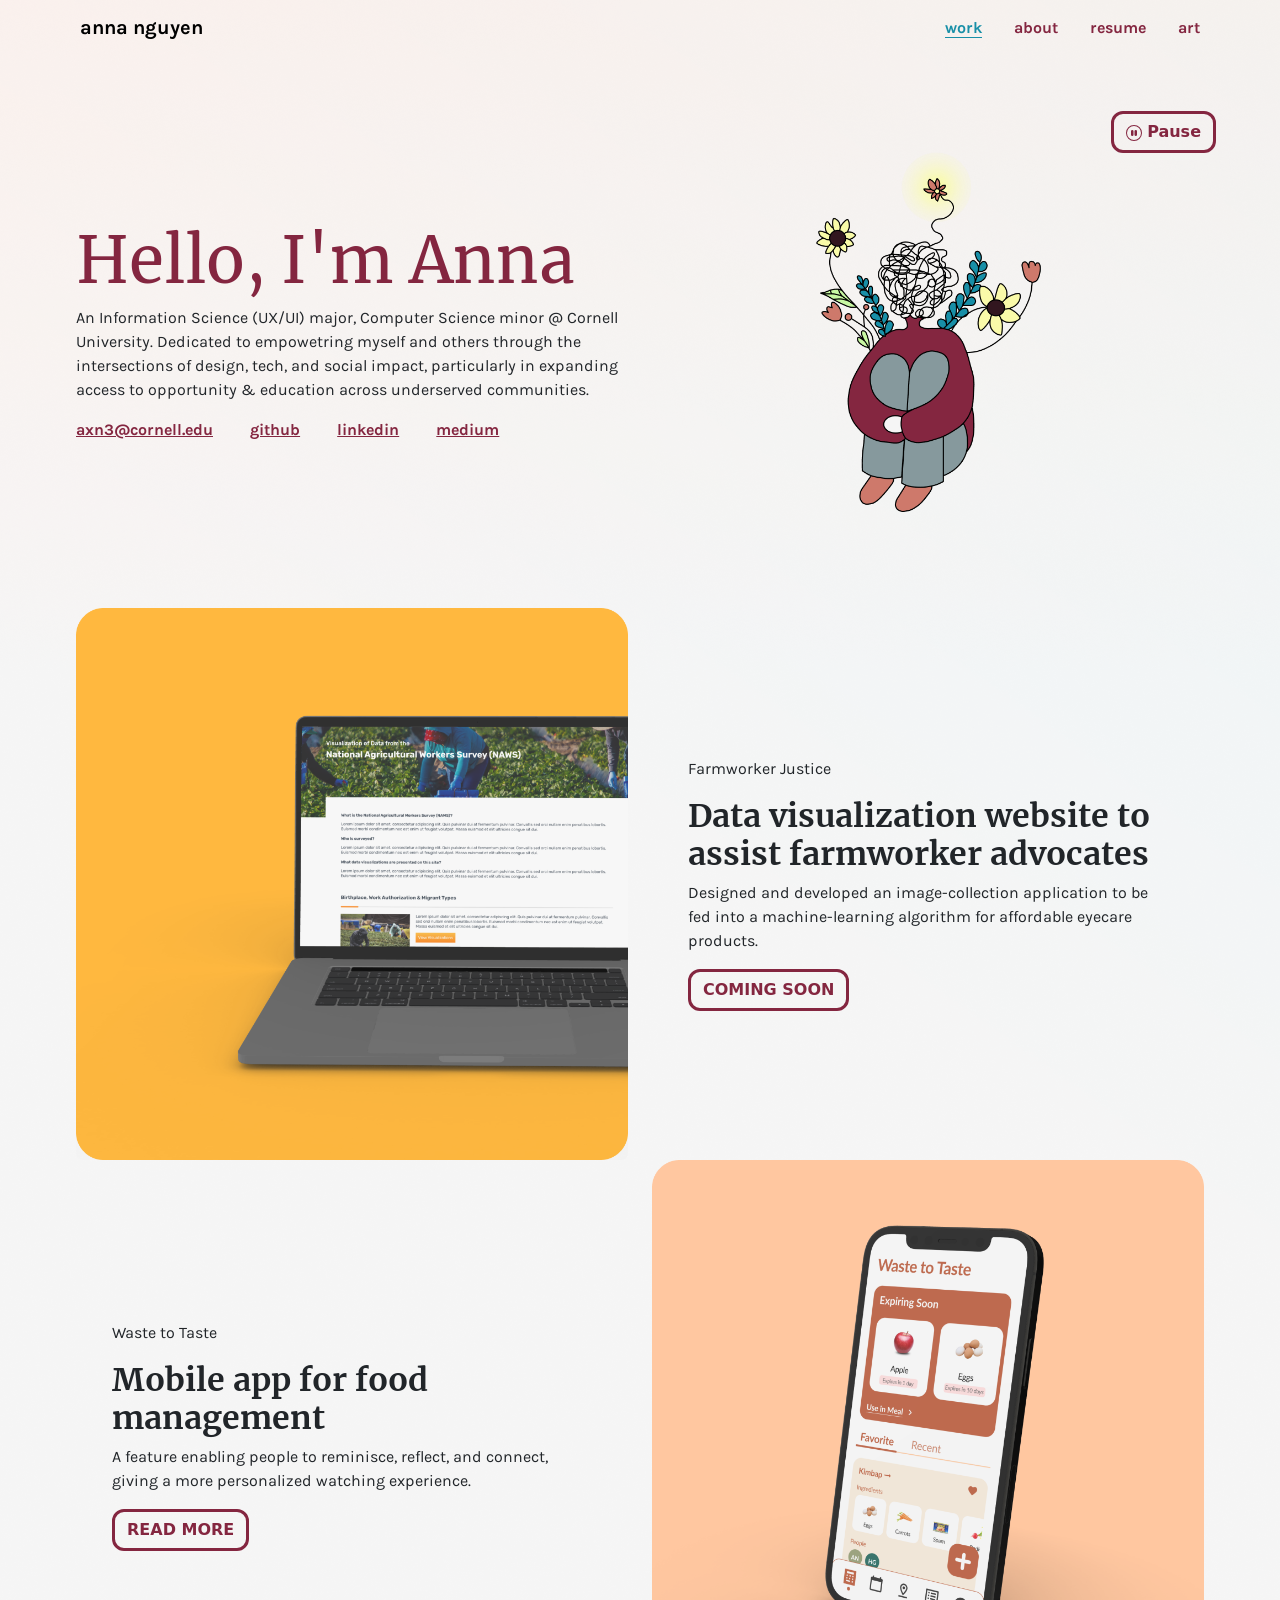
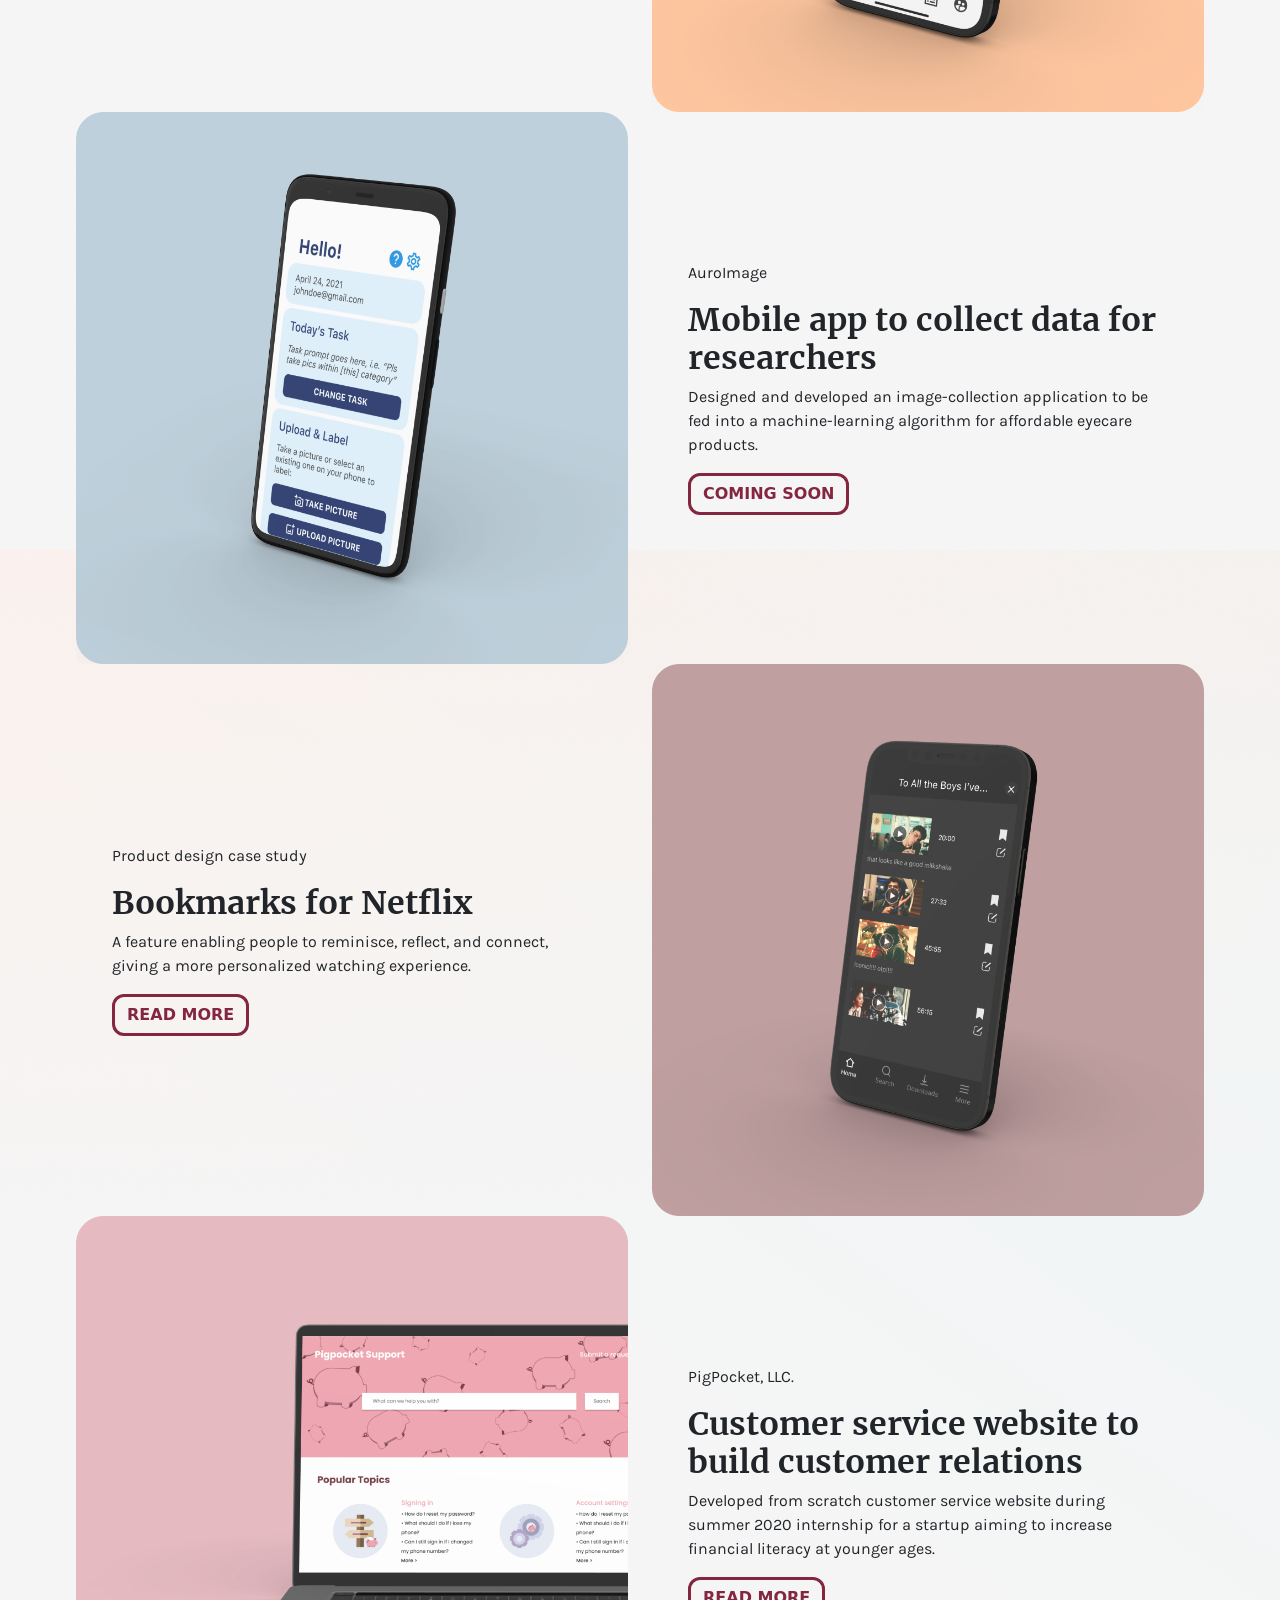
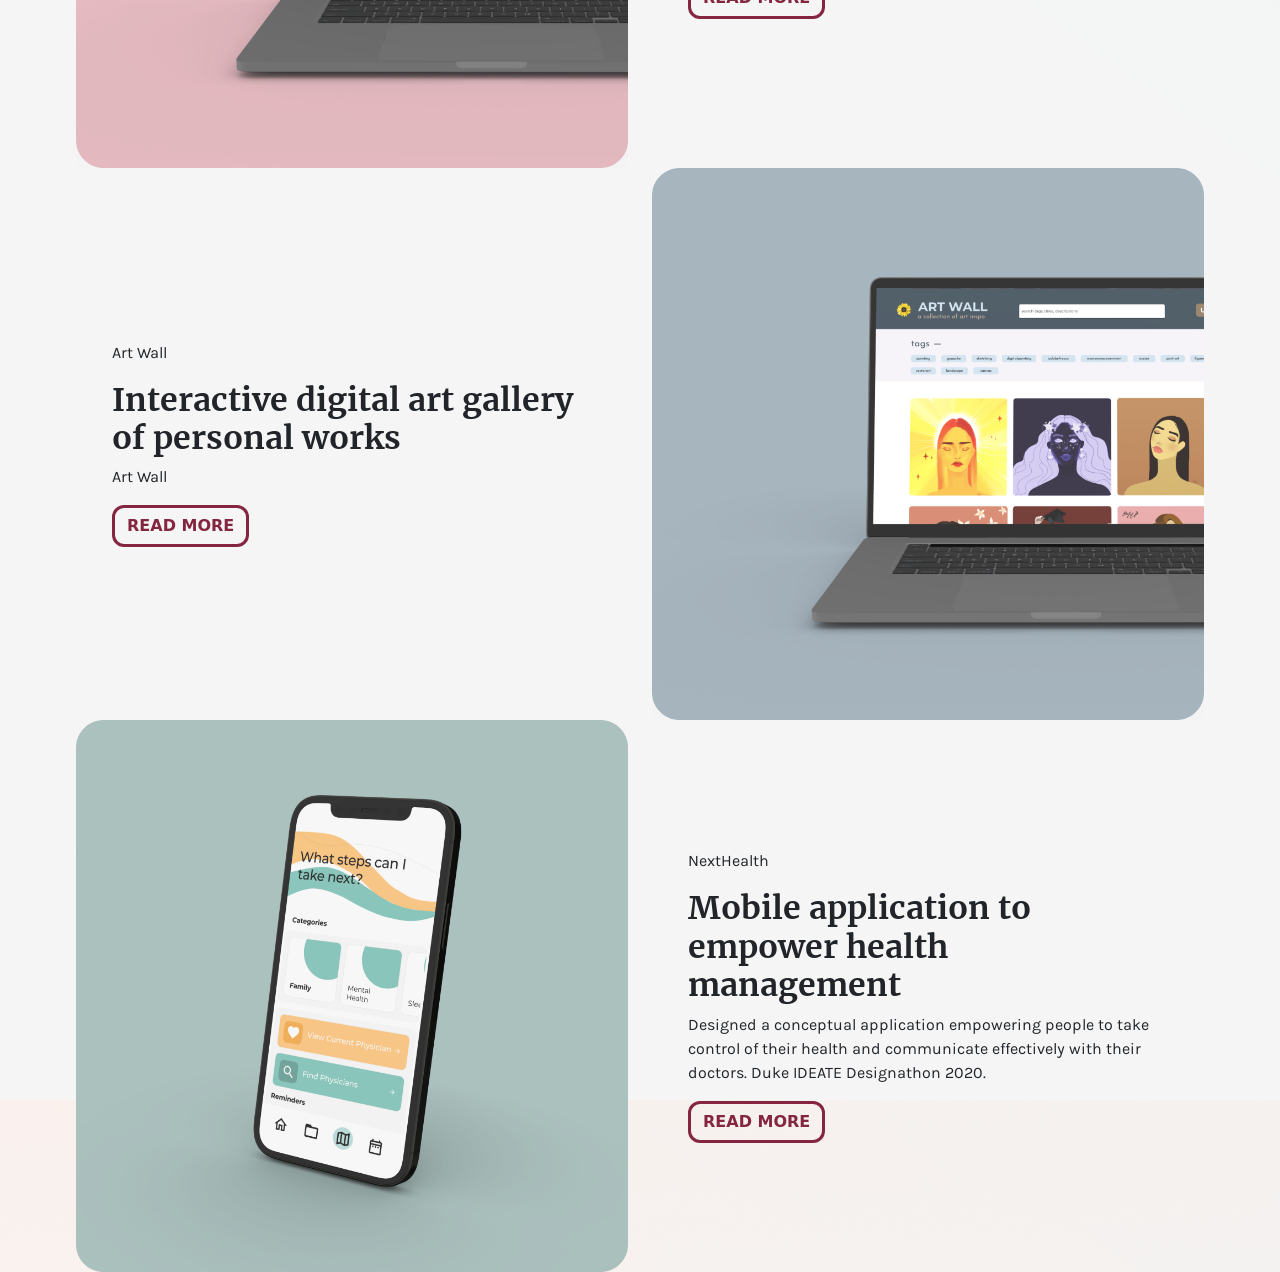
==== commit f5df0183: "Clean up files and add 2 new projects and new logo" ====
--- a/index.html
+++ b/index.html
@@ -88,8 +88,37 @@
 
     <main>
       <div class="container-fluid">
+        <!-- Farmworker Justice -->
+        <div class="row">
+          <div class="col-md-6">
+            <img src="./images/FJ.png" class="rounded mx-auto img-fluid" alt="" />
+          </div>
+          <div class="col-md-6 my-auto px-md-5">
+            <p>Farmworker Justice</p>
+            <h2>Data visualization website to assist farmworker advocates</h2>
+            <p>Designed and developed an image-collection application to be fed into
+              a machine-learning algorithm for affordable eyecare products.
+            </p>
+            <button type="button" class="btn btn-outline-primary">COMING SOON</button>
+          </div>
+        </div>
+
+        <!-- Waste to Taste -->
+        <div class="row">
+          <div class="col-md-6 order-first order-md-last">
+            <img src="./images/wtt_dark.png" class="rounded mx-auto img-fluid" alt="" />
+          </div>
+          <div class="col-md-6 my-auto px-md-5">
+            <p>Waste to Taste</p>
+            <h2>Mobile app for food management</h2>
+            <p>A feature enabling people to reminisce, reflect,
+              and connect, giving a more personalized watching experience.</p>
+            <button type="button" class="btn btn-outline-primary">READ MORE</button>
+          </div>
+        </div>
+
         <!-- Aurolab -->
-        <div class="row my-5">
+        <div class="row">
           <div class="col-md-6">
             <img src="./images/aurolab.png" class="rounded mx-auto img-fluid" alt="" />
           </div>
@@ -104,7 +133,7 @@
         </div>
 
         <!-- Netflix -->
-        <div class="row my-5">
+        <div class="row">
           <div class="col-md-6 order-first order-md-last">
             <img src="./images/netflix_case_study.png" class="rounded mx-auto img-fluid" alt="" />
           </div>
@@ -118,7 +147,7 @@
         </div>
 
         <!-- Pigpocket -->
-        <div class="row my-5">
+        <div class="row">
           <div class="col-md-6">
             <img src="./images/pigpocket_internship.png" class="rounded mx-auto img-fluid" alt="" />
           </div>
@@ -133,7 +162,7 @@
         </div>
 
         <!-- Art wall website -->
-        <div class="row my-5">
+        <div class="row">
           <div class="col-md-6 order-first order-md-last">
             <img src="./images/art_gallery.png" class="rounded mx-auto img-fluid" alt="" />
           </div>
@@ -146,7 +175,7 @@
         </div>
 
         <!-- NextHealth -->
-        <div class="row my-5">
+        <div class="row">
           <div class="col-md-6">
             <img src="./images/nexthealth_hackathon.png" class="rounded mx-auto img-fluid" alt="" />
           </div>
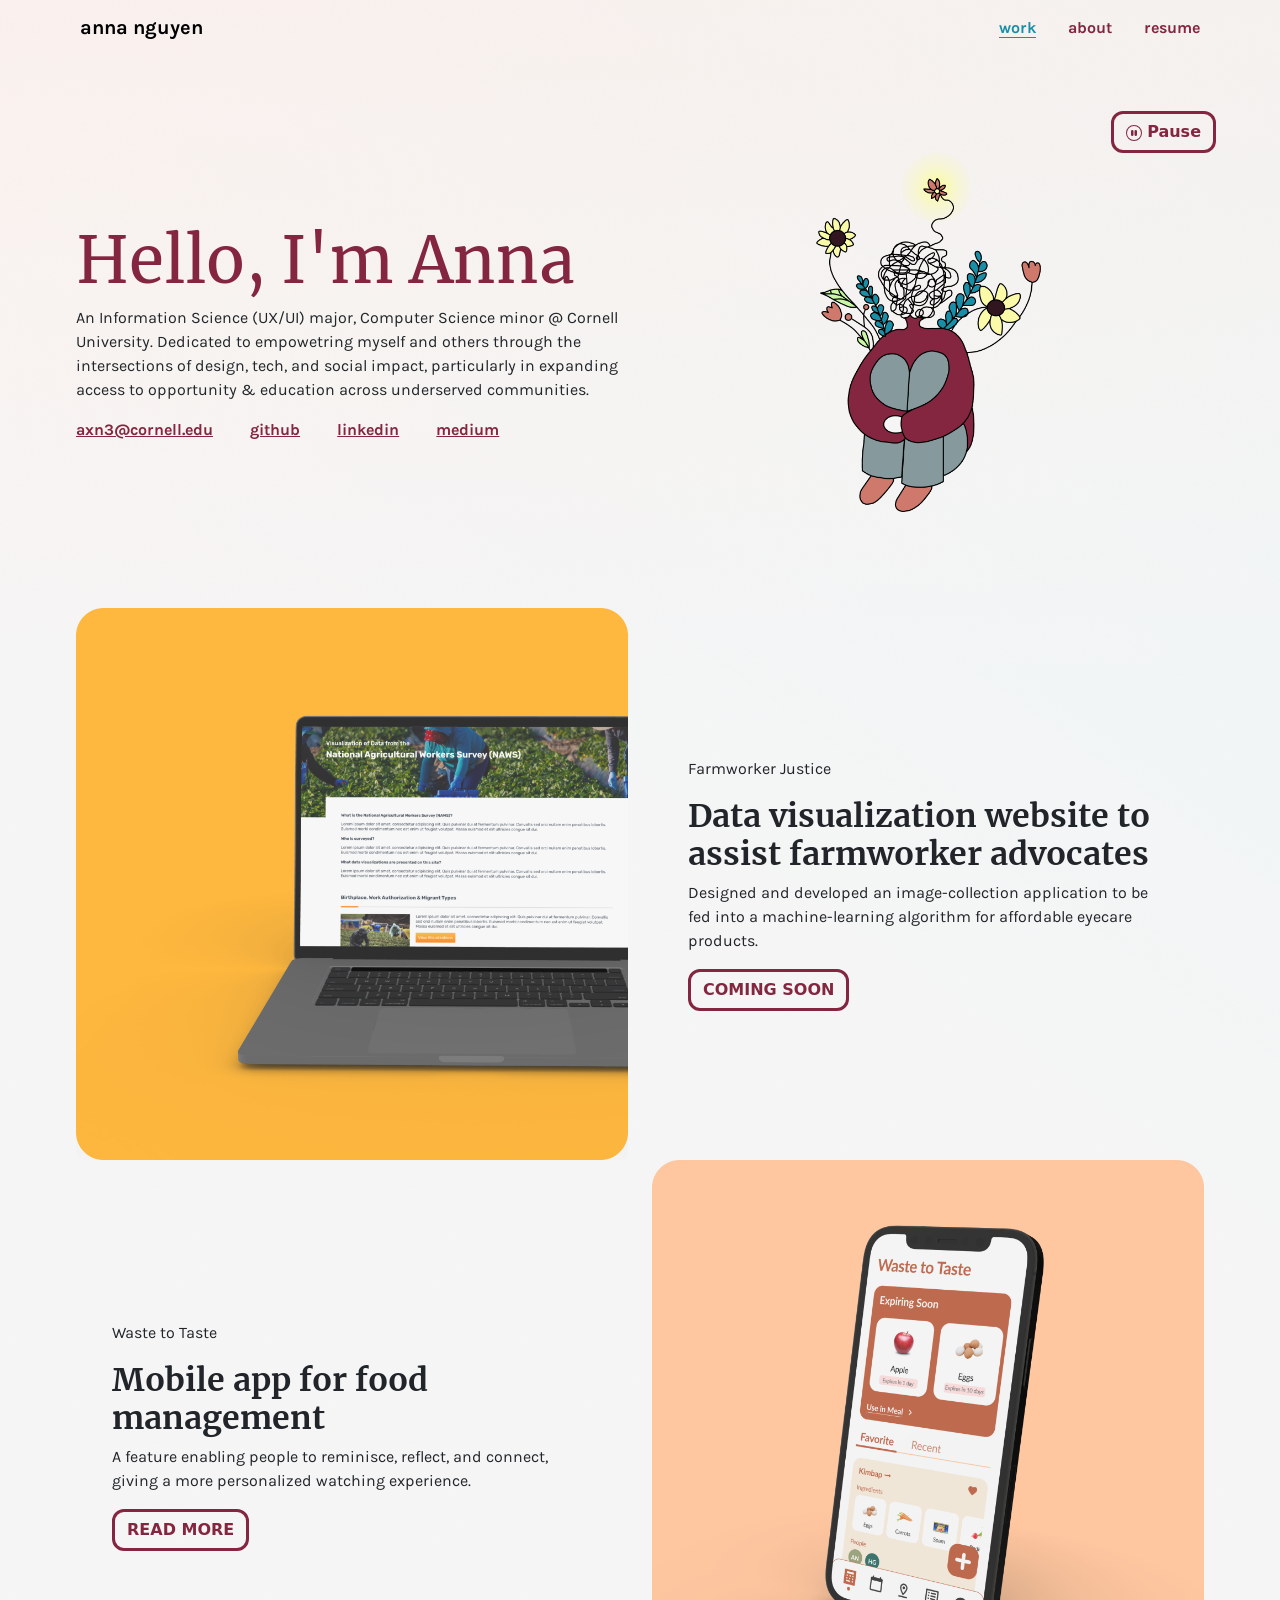
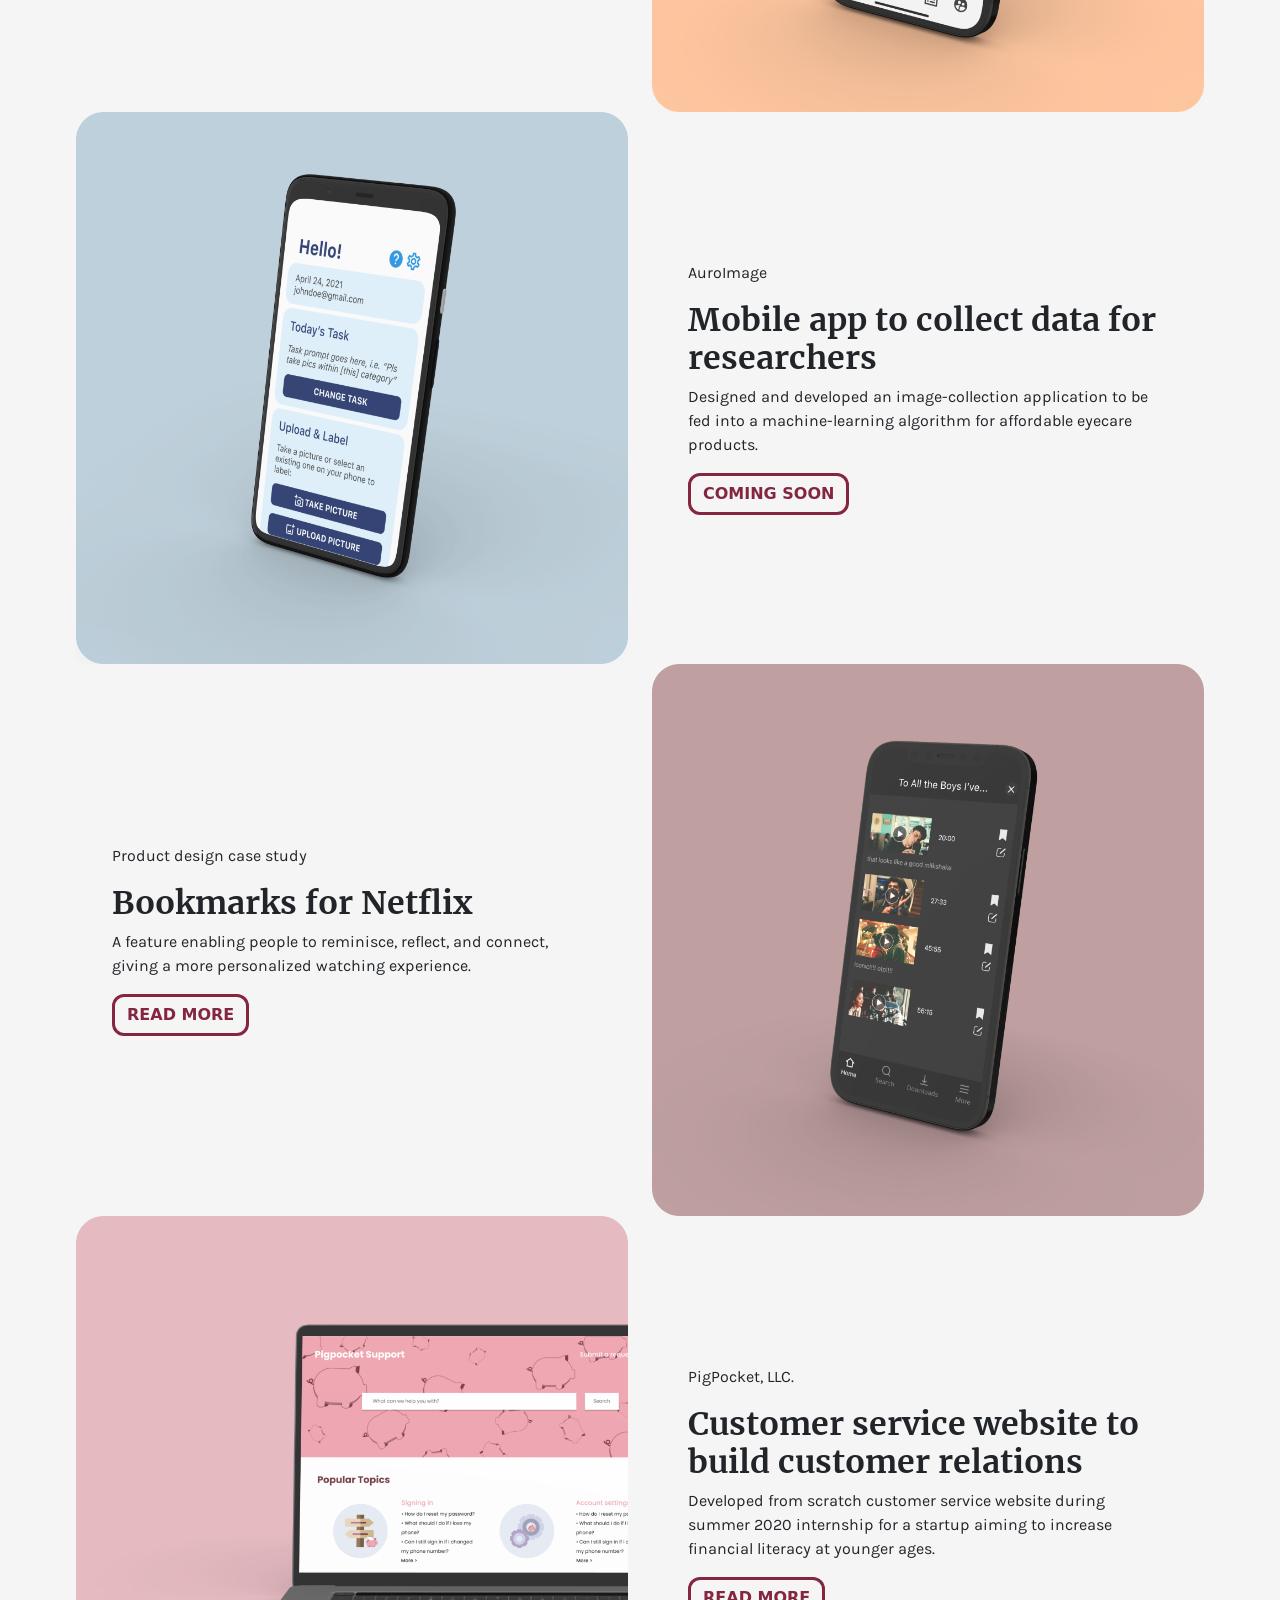
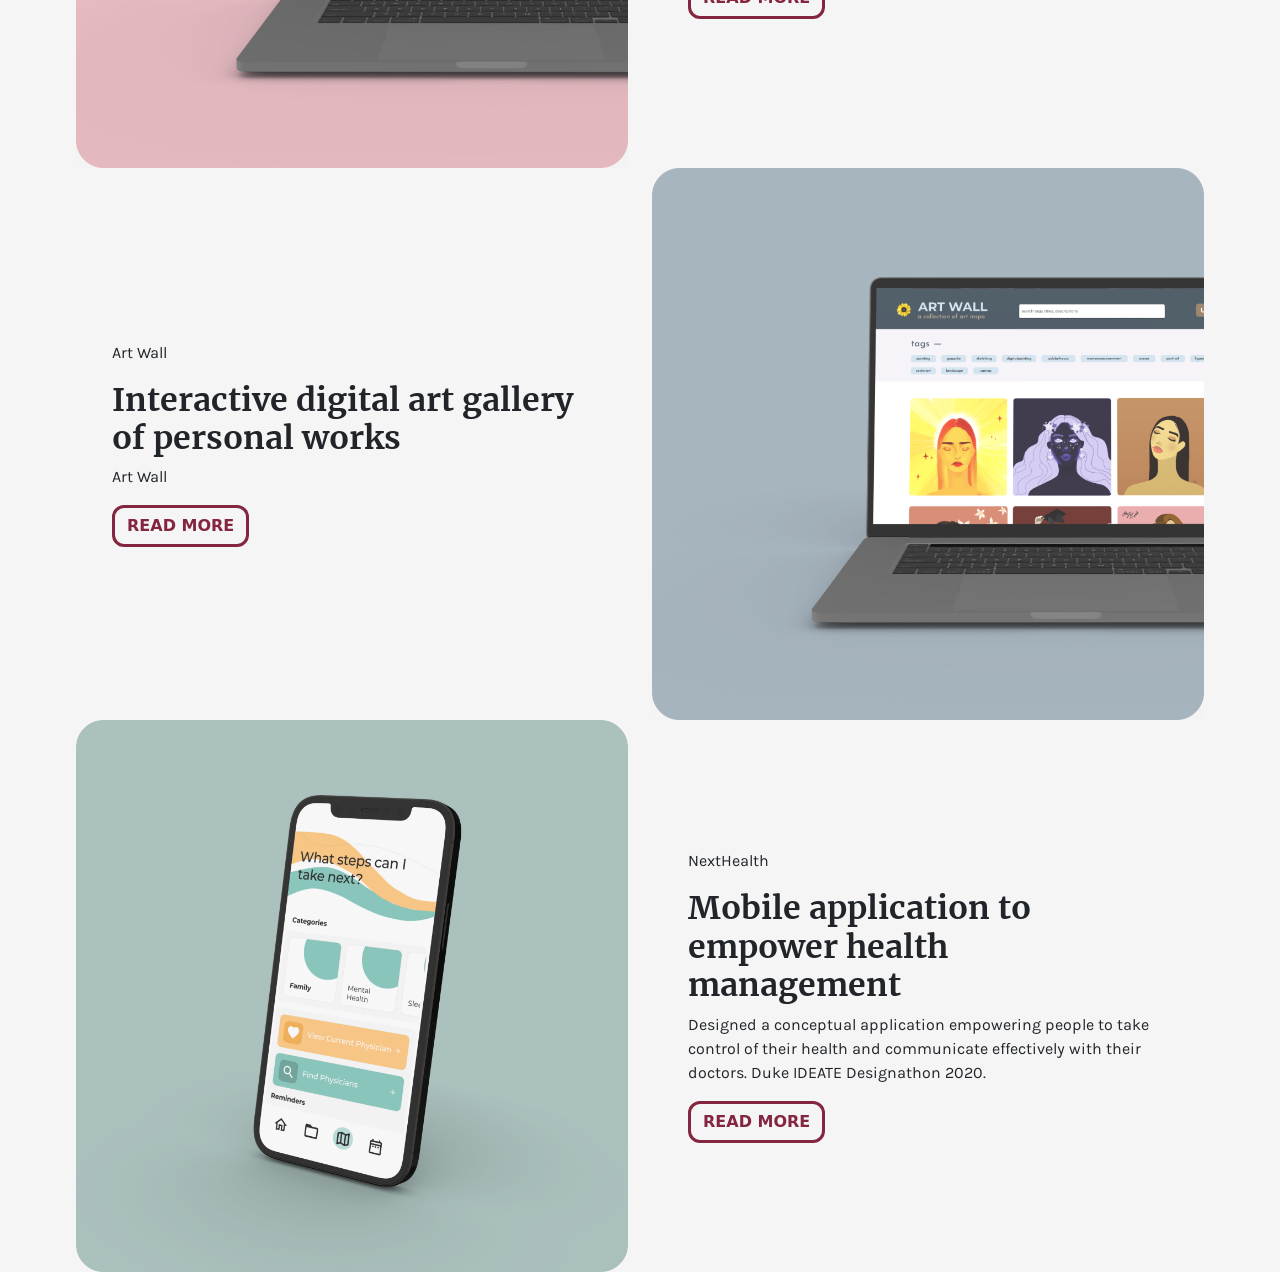
==== commit e10626ce: "Removed art page" ====
--- a/index.html
+++ b/index.html
@@ -32,9 +32,6 @@
             <a href="https://drive.google.com/file/d/1uvhzP2XMfkAZGHMa24RvMSF8-GbeU-fz/view?usp=sharing" target="_blank"
               class="mx-3">
               resume</a>
-          </li>
-          <li class="nav-item">
-            <a href="../art" class="mx-3">art</a>
           </li>
         </ul>
       </div>
--- a/styles/style.css
+++ b/styles/style.css
@@ -128,6 +128,7 @@
 body {
   background-color: #F5F5F5;
   background-image: url("../images/gradient_background.png");
+  background-repeat: no-repeat;
 }
 
 .img-container {
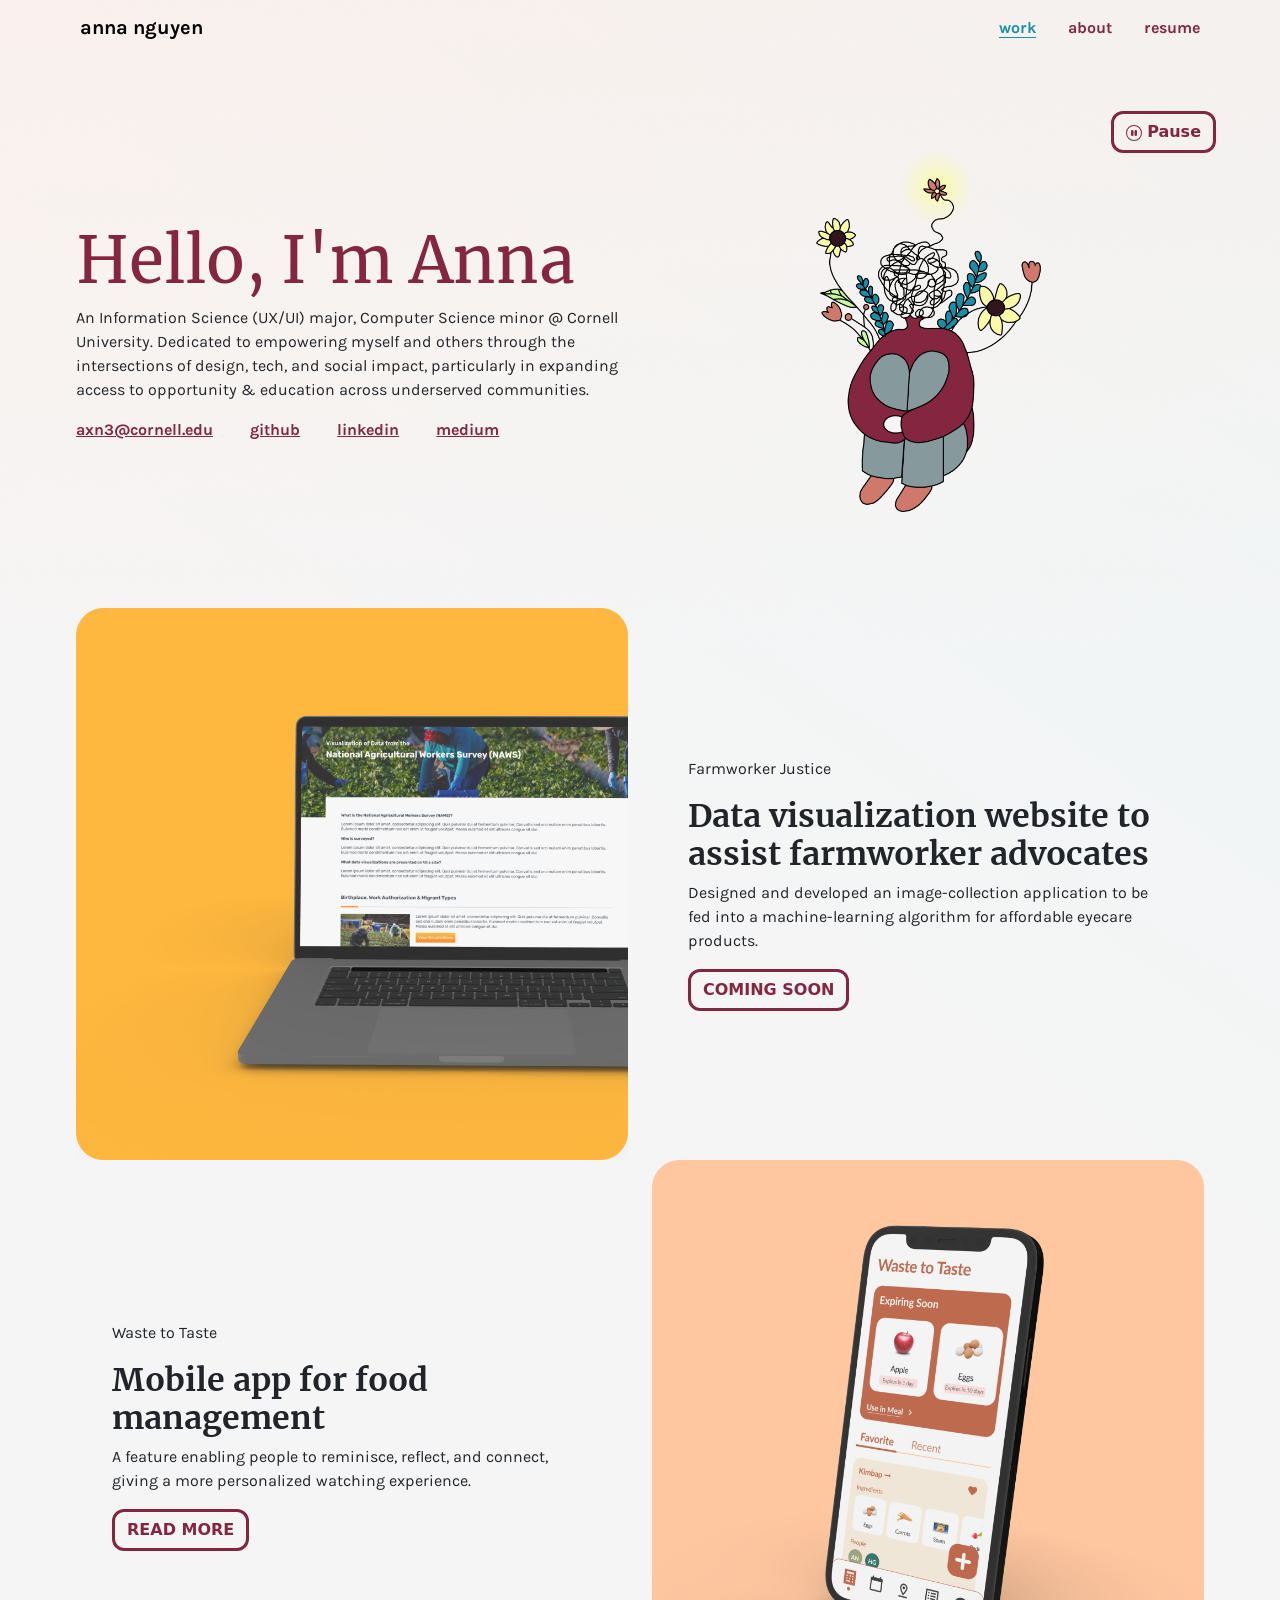
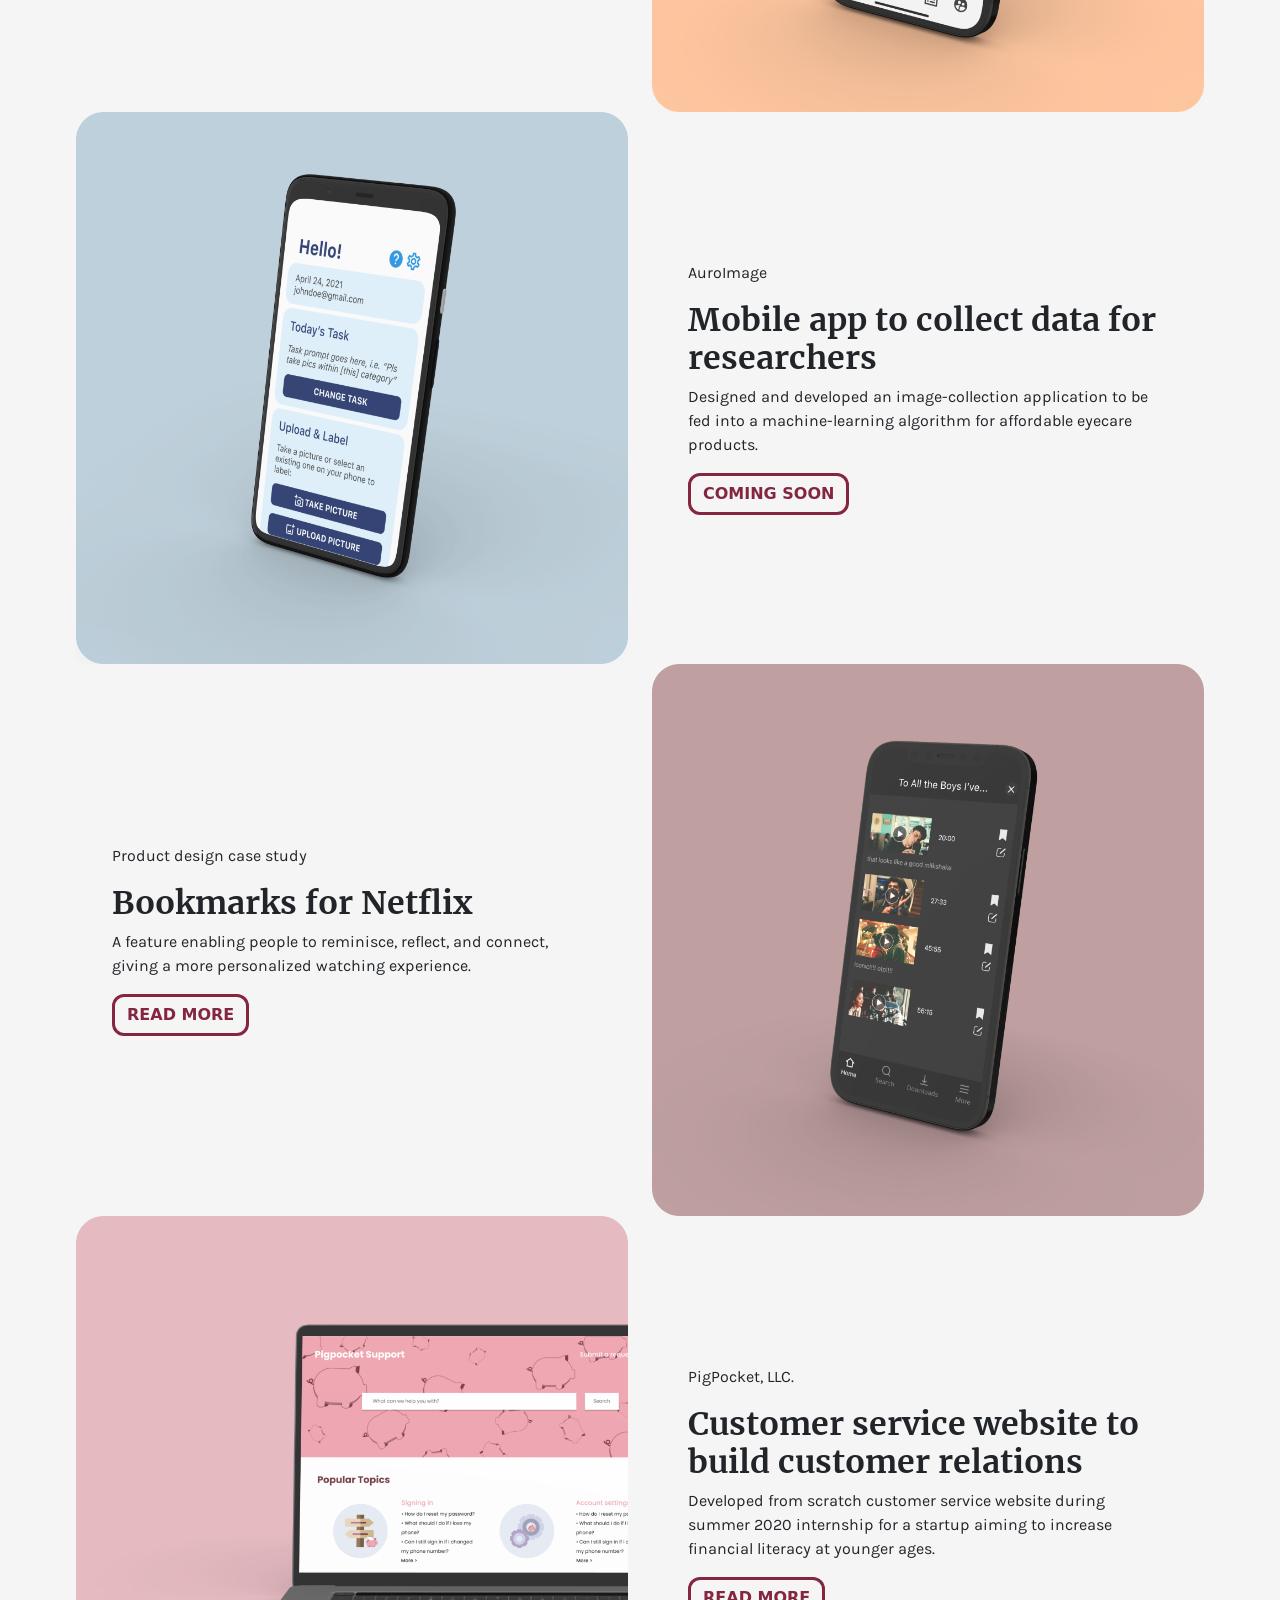
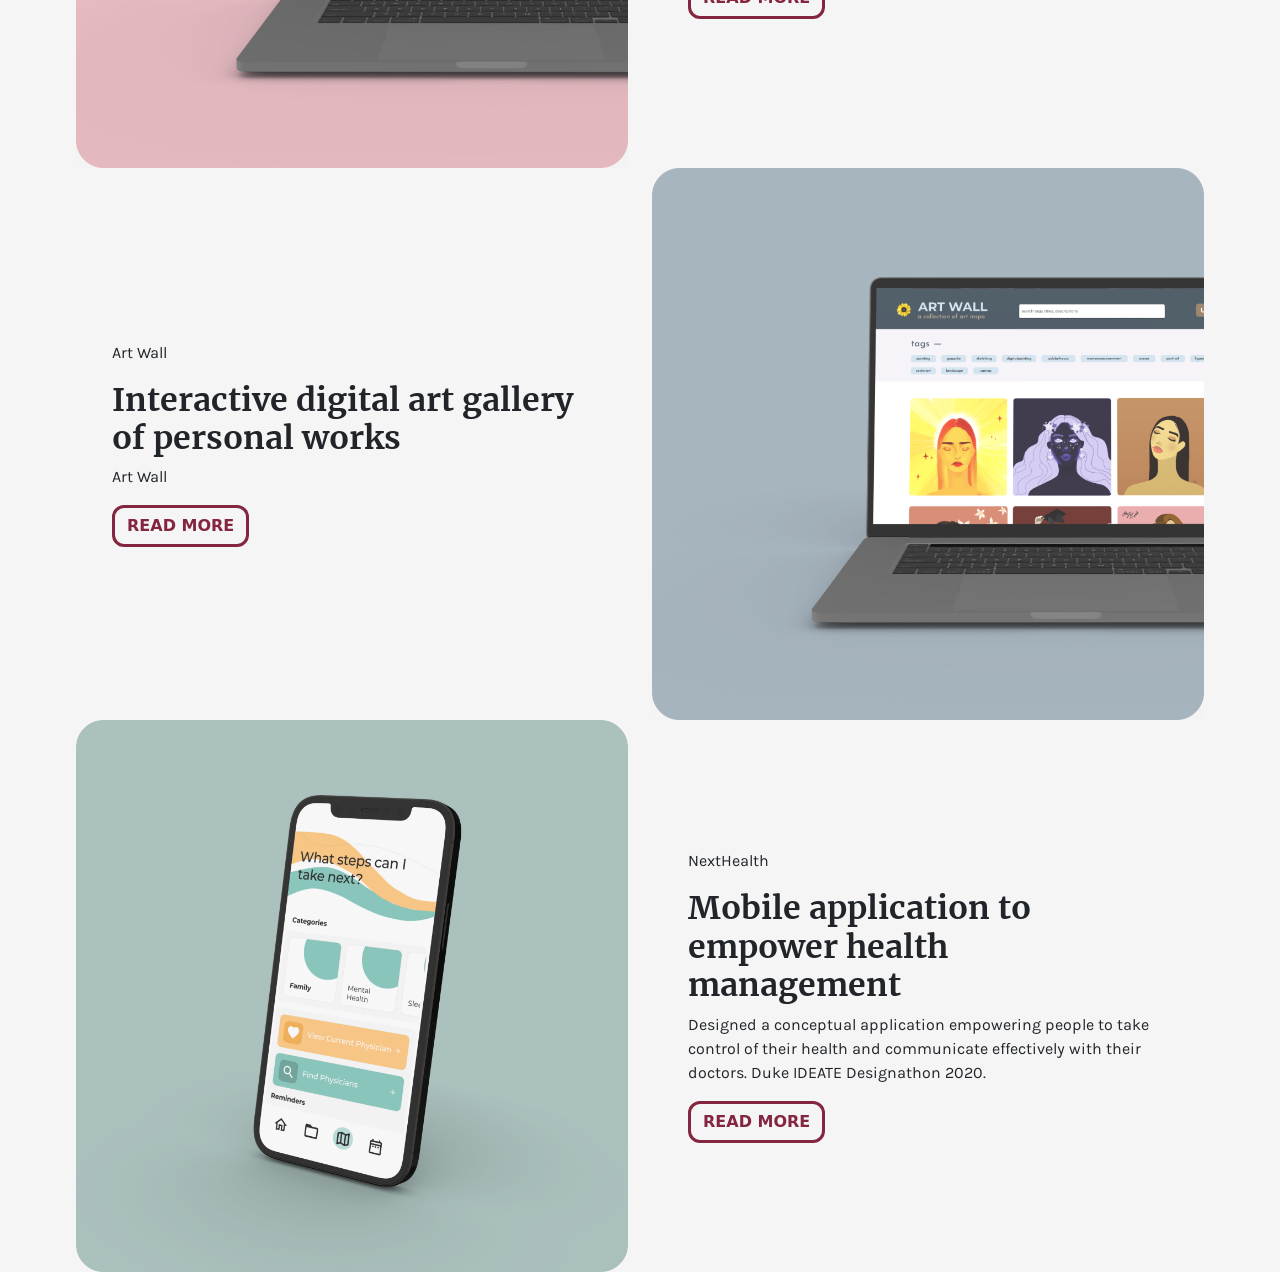
==== commit e5bca2db: "type fix" ====
--- a/index.html
+++ b/index.html
@@ -44,7 +44,7 @@
             <h1 class="display-3">Hello, I'm Anna</h1>
             <p>An Information Science (UX/UI) major,
               Computer Science minor @ Cornell University.
-              Dedicated to empowetring myself and others
+              Dedicated to empowering myself and others
               through the intersections of design, tech, and
               social impact, particularly in expanding access
               to opportunity & education across underserved
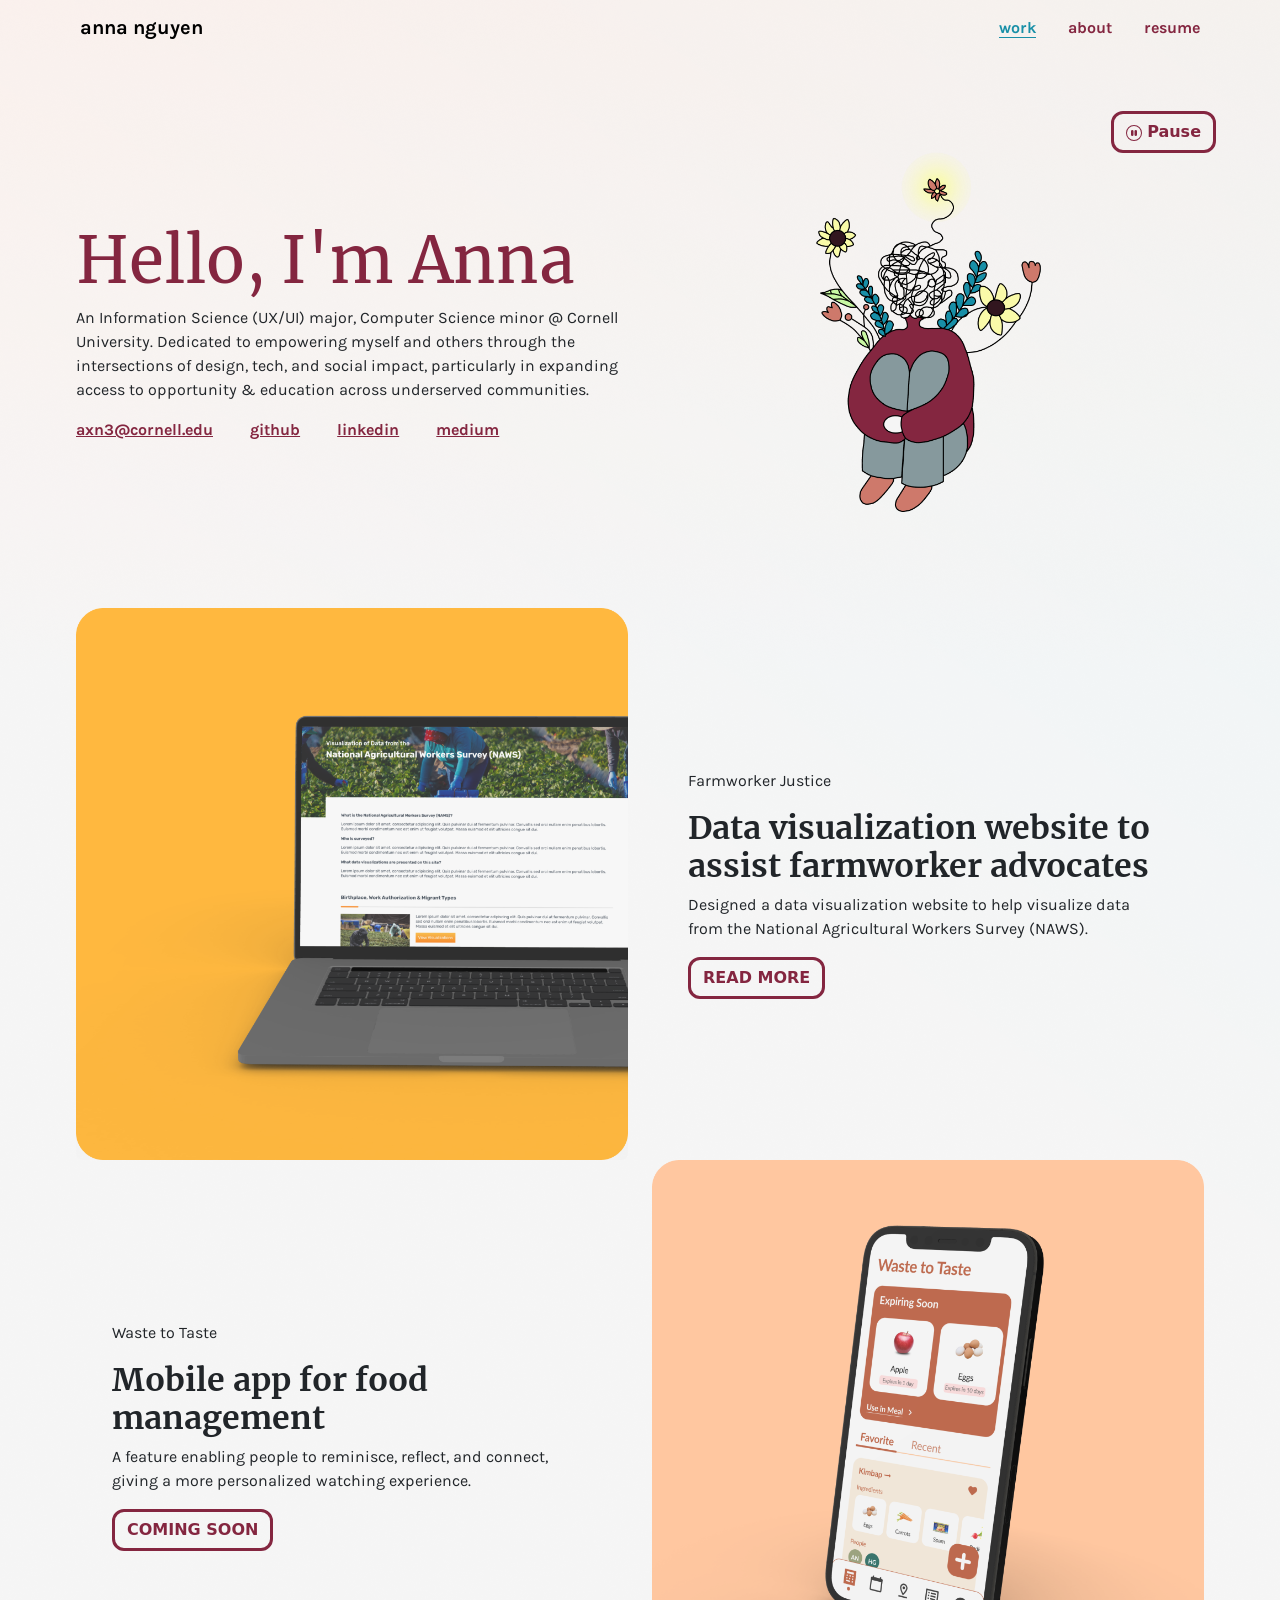
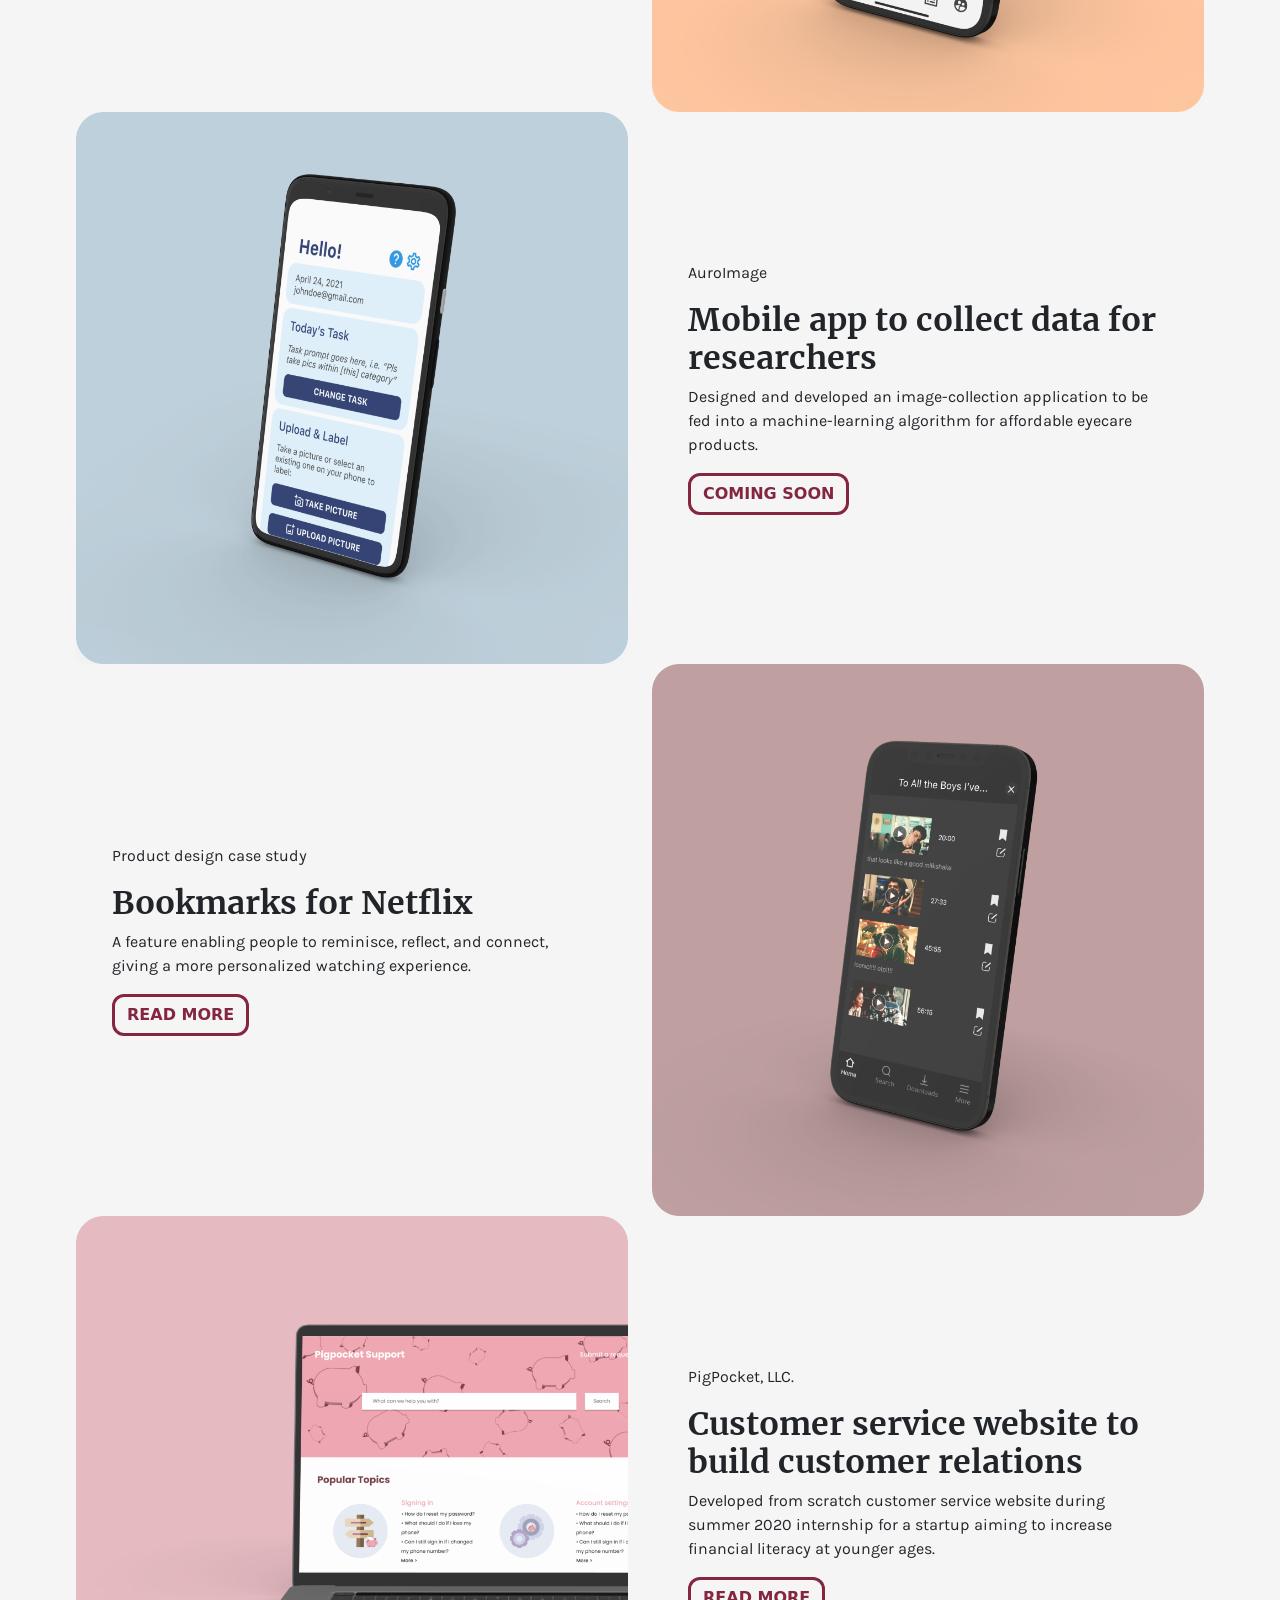
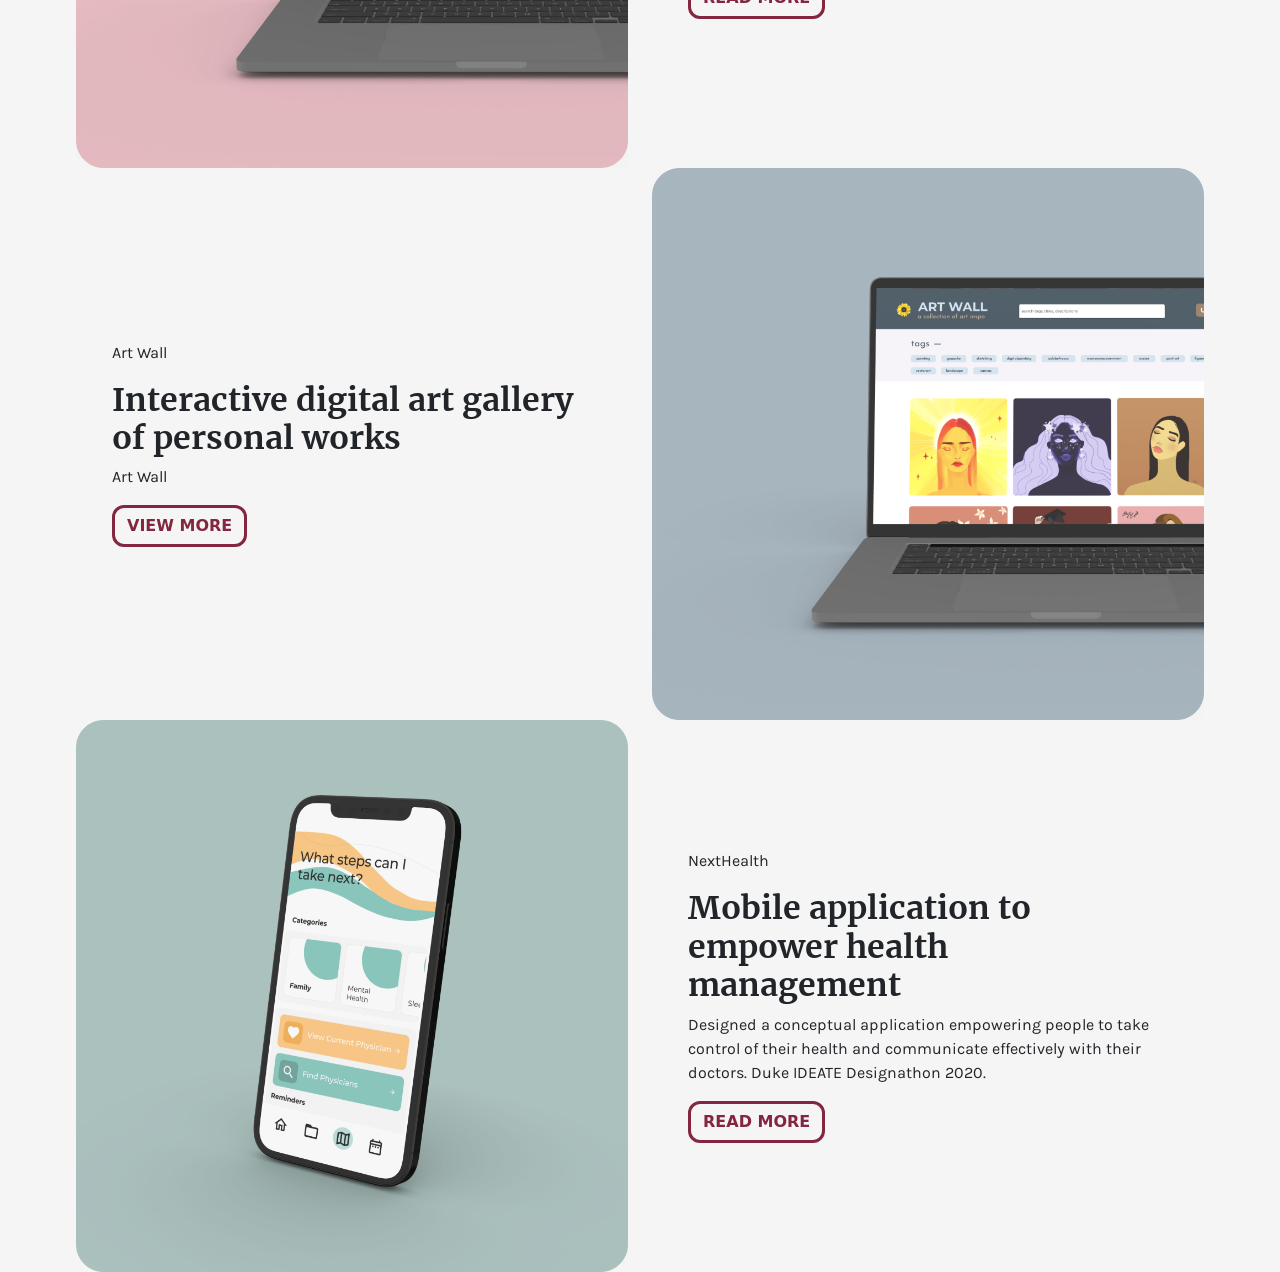
==== commit 5684d7d1: "Added links" ====
--- a/index.html
+++ b/index.html
@@ -93,10 +93,12 @@
           <div class="col-md-6 my-auto px-md-5">
             <p>Farmworker Justice</p>
             <h2>Data visualization website to assist farmworker advocates</h2>
-            <p>Designed and developed an image-collection application to be fed into
-              a machine-learning algorithm for affordable eyecare products.
-            </p>
-            <button type="button" class="btn btn-outline-primary">COMING SOON</button>
+            <p>Designed a data visualization website to help visualize data from
+              the National Agricultural Workers Survey (NAWS).
+            </p>
+            <a class="btn btn-outline-primary" target="_blank"
+              href="https://medium.com/cornellh4i/creating-a-data-visualization-website-for-farmworker-advocacy-db472bc92915">READ
+              MORE</a>
           </div>
         </div>
 
@@ -110,7 +112,7 @@
             <h2>Mobile app for food management</h2>
             <p>A feature enabling people to reminisce, reflect,
               and connect, giving a more personalized watching experience.</p>
-            <button type="button" class="btn btn-outline-primary">READ MORE</button>
+            <button type="button" class="btn btn-outline-primary">COMING SOON</button>
           </div>
         </div>
 
@@ -139,7 +141,8 @@
             <h2>Bookmarks for Netflix</h2>
             <p>A feature enabling people to reminisce, reflect,
               and connect, giving a more personalized watching experience.</p>
-            <button type="button" class="btn btn-outline-primary">READ MORE</button>
+            <a class="btn btn-outline-primary" target="_blank"
+              href="https://axnguyen.medium.com/netflix-concept-reliving-our-best-moments-d16a32367970">READ MORE</a>
           </div>
         </div>
 
@@ -154,7 +157,9 @@
             <p>Developed from scratch customer service website during summer 2020 internship
               for a startup aiming to increase financial literacy at younger ages.
             </p>
-            <button type="button" class="btn btn-outline-primary">READ MORE</button>
+            <a class="btn btn-outline-primary" target="_blank"
+              href="https://axnguyen.medium.com/oink-oink-a-summer-experience-at-pigpocket-llc-dfb02cbebb0a">READ
+              MORE</a>
           </div>
         </div>
 
@@ -167,7 +172,7 @@
             <p>Art Wall</p>
             <h2>Interactive digital art gallery of personal works</h2>
             <p>Art Wall</p>
-            <button type="button" class="btn btn-outline-primary">READ MORE</button>
+            <a class="btn btn-outline-primary" target="_blank" href="http://art-wall.herokuapp.com/">VIEW MORE</a>
           </div>
         </div>
 
@@ -183,7 +188,8 @@
               of their health and communicate effectively with their doctors.
               Duke IDEATE Designathon 2020.
             </p>
-            <button type="button" class="btn btn-outline-primary">READ MORE</button>
+            <a class="btn btn-outline-primary" target="_blank"
+              href="https://devpost.com/software/next-health-me43bk">READ MORE</a>
           </div>
         </div>
       </div>
